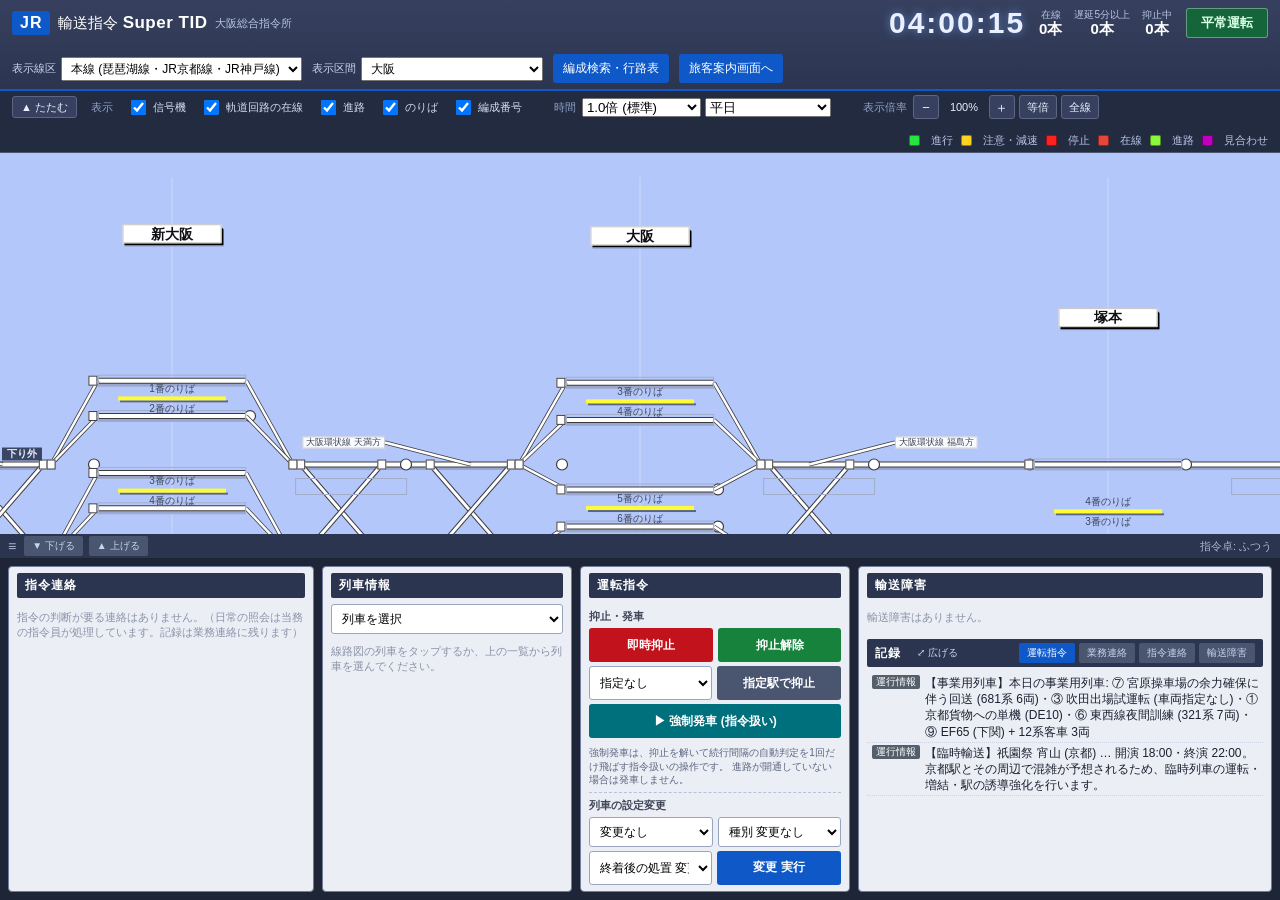
==== tid.html @ ba00e13e "高画質の配線略図で配線を見直す: 大阪・京都・高槻・尼崎・草津・野洲の進路と番線、吹田の京都方引上線、西宮・茨木・摩耶・神戸・向日町・安土・近江八幡の待避線、南草津の渡り線。共有番線の駅は出られない番" ====
<!DOCTYPE html>
<html lang="ja">
<head>
<meta charset="UTF-8">
<meta name="viewport" content="width=device-width, initial-scale=1.0, viewport-fit=cover">
<title>JR西日本 輸送指令 Super TID</title>
<link rel="stylesheet" href="css/header-log.css?v=d154748d">
<link rel="stylesheet" href="css/depot-view.css?v=d154748d">
<link rel="stylesheet" href="css/tid.css?v=d154748d">
</head>
<body class="tid-body">

<div id="tid-loading">Super TID 起動中…</div>

<!-- ===================================================== 上段: 表題と状況 -->
<header id="tid-header">
    <div class="tid-brand">
        <span class="tid-brand-mark">JR</span>
        <span class="tid-brand-name">輸送指令 <b>Super TID</b></span>
        <span class="tid-brand-sub">大阪総合指令所</span>
    </div>
    <div id="tid-clock" class="tid-clock">04:00:00</div>
    <div class="tid-stats">
        <span class="tid-stat"><i>在線</i><b id="tid-count">0本</b></span>
        <span class="tid-stat"><i>遅延5分以上</i><b id="tid-delay">0本</b></span>
        <span class="tid-stat"><i>抑止中</i><b id="tid-held">0本</b></span>
    </div>
    <div id="tid-status" class="tid-status is-ok">平常運転</div>
    <div class="tid-headctl">
        <label class="tid-inline">表示線区
            <select id="tid-area"></select>
        </label>
        <label class="tid-inline">表示区間
            <select id="tid-jump"></select>
        </label>
        <button id="tid-duty-open" class="tid-link tid-link-btn" type="button"
                title="編成番号から、その編成のその日の行路 (仕業のつながり) を出します">編成検索・行路表</button>
        <a class="tid-link" href="index.html">旅客案内画面へ</a>
    </div>
</header>

<!-- ===================================================== 表示切替 -->
<!-- 表示・時間・表示倍率の欄。たたむと線路図 (在線モニタ) が縦に広がる。
     たたんだかどうかは覚えておく (js/42-tid-ui.js の bindLayout)。 -->
<div id="tid-toolbar">
    <button id="tid-toolbar-toggle" class="tid-tb-toggle" type="button"
            title="表示・時間・表示倍率の欄をたたんで、線路図を広くします">▲ たたむ</button>
    <span class="tid-toolbar-title">表示</span>
    <label><input type="checkbox" id="tid-show-signal" checked> 信号機</label>
    <label><input type="checkbox" id="tid-show-occupy" checked> 軌道回路の在線</label>
    <label><input type="checkbox" id="tid-show-route" checked> 進路</label>
    <label><input type="checkbox" id="tid-show-platform" checked> のりば</label>
    <label><input type="checkbox" id="tid-show-fleet" checked> 編成番号</label>
    <span class="tid-zoomctl">
        <b>時間</b>
        <select id="tid-speed" title="シミュレーション時間の進み方。1.0倍が標準の速さです。"></select>
        <select id="tid-daytype" title="快速の走行線路 (外側/内側) は平日と土休日で違います。"></select>
    </span>
    <span class="tid-zoomctl">
        <b>表示倍率</b>
        <button id="tid-zoom-out" class="tid-zbtn" title="縮小 (キー -)">−</button>
        <span id="tid-zoom-val" class="tid-zoom-val">100%</span>
        <button id="tid-zoom-in" class="tid-zbtn" title="拡大 (キー +)">＋</button>
        <button id="tid-zoom-reset" class="tid-zbtn tid-zbtn-w" title="等倍に戻す (キー 0)">等倍</button>
        <button id="tid-zoom-fit" class="tid-zbtn tid-zbtn-w" title="線路図の高さを画面に合わせる">全線</button>
    </span>
    <span class="tid-legend">
        <i class="lg lg-g"></i>進行
        <i class="lg lg-y"></i>注意・減速
        <i class="lg lg-r"></i>停止
        <i class="lg lg-occ"></i>在線
        <i class="lg lg-route"></i>進路
        <i class="lg lg-sus"></i>見合わせ
    </span>
</div>

<!-- ===================================================== 中央: 線路図 -->
<div id="tid-viewport">
    <canvas id="tid-canvas"></canvas>
    <div id="tid-scroll"><div id="tid-spacer"></div></div>
    <div id="tid-station" class="tid-station"></div>

    <!-- 編成検索・行路表 (線路図の上にかぶせて出す) -->
    <div id="tid-duty" class="tid-duty">
        <div class="tid-station-head">
            <b>編成検索・行路表</b>
            <button id="tid-duty-close" class="tid-x" type="button">閉じる</button>
        </div>
        <div class="tid-duty-pick">
            <label for="tid-duty-sel">編成</label>
            <select id="tid-duty-sel"><option value="">編成を選んでください</option></select>
            <span id="tid-duty-count" class="tid-duty-count"></span>
        </div>
        <div class="tid-duty-search">
            <input id="tid-duty-q" type="search" placeholder="絞り込み (例 W / ホシ / 223系 / 網干)"
                   autocomplete="off">
            <button id="tid-duty-go" class="tid-btn tid-btn-exec" type="button">検索</button>
            <button id="tid-duty-clear" class="tid-btn" type="button">解除</button>
            <button id="tid-duty-cur" class="tid-btn" type="button"
                    title="線路図で選んでいる列車の編成を引きます">選択中の列車から</button>
        </div>
        <div id="tid-duty-body" class="tid-duty-body">
            <p class="tid-empty">上の一覧から編成を選んでください。（絞り込み欄に W / 223系 / 網干 などを入れると一覧が短くなります）</p>
        </div>
    </div>
    <!-- 輸送障害の報告書 (社員限り)。js/32-records.js が中身を作る -->
    <div id="tid-report" class="tid-duty tid-report">
        <div class="tid-station-head">
            <b>輸送障害報告</b>
            <span class="tid-report-tools">
                <button id="tid-report-save" class="tid-btn" type="button" title="報告書を文字だけのファイルで保存します">テキストで保存</button>
                <button id="tid-report-close" class="tid-x" type="button">閉じる</button>
            </span>
        </div>
        <div id="tid-report-body" class="tid-report-body"></div>
    </div>
    <div id="tid-toast" class="tid-toast"></div>
</div>

<!-- ===================================================== 下段: 指令パッドと情報 -->
<!-- 指令卓の高さを変える取っ手 (下げる・上げる・ドラッグ)。線路図を広く見たいときに指令卓を下へ寄せる -->
<div id="tid-dock-bar" title="ドラッグして指令卓の高さを変えられます">
    <span class="tid-dock-grip">≡</span>
    <button id="tid-dock-down" class="tid-tab" type="button" title="指令卓を下げて、線路図を広くします">▼ 下げる</button>
    <button id="tid-dock-up" class="tid-tab" type="button" title="指令卓を上げます">▲ 上げる</button>
    <span id="tid-dock-state" class="tid-dock-state"></span>
</div>
<div id="tid-dock">

    <section class="tid-panel tid-panel-comm">
        <h2>指令連絡 <span id="tid-comm-count" class="tid-comm-count"></span></h2>
        <div id="tid-comm-list" class="tid-comm-list">
            <p class="tid-empty">現場からの連絡はありません。</p>
        </div>
    </section>

    <section class="tid-panel tid-panel-train">
        <h2>列車情報</h2>
        <select id="tid-train"></select>
        <div id="tid-train-info" class="tid-train-info">
            <p class="tid-empty">線路図の列車をタップするか、上の一覧から列車を選んでください。</p>
        </div>
    </section>

    <section class="tid-panel tid-panel-cmd">
        <h2>運転指令</h2>

        <div class="tid-group">
            <div class="tid-group-title">抑止・発車</div>
            <div class="tid-row">
                <button id="tid-btn-hold" class="tid-btn tid-btn-stop">即時抑止</button>
                <button id="tid-btn-release" class="tid-btn tid-btn-go">抑止解除</button>
            </div>
            <div class="tid-row">
                <select id="tid-hold-at"></select>
                <button id="tid-btn-hold-at" class="tid-btn">指定駅で抑止</button>
            </div>
            <button id="tid-btn-force" class="tid-btn tid-btn-force">▶ 強制発車 (指令扱い)</button>
            <p class="tid-hint">強制発車は、抑止を解いて続行間隔の自動判定を1回だけ飛ばす指令扱いの操作です。
                進路が開通していない場合は発車しません。</p>
        </div>

        <div class="tid-group">
            <div class="tid-group-title">列車の設定変更</div>
            <div class="tid-row">
                <select id="tid-dest"></select>
                <select id="tid-type">
                    <option value="no_change">種別 変更なし</option>
                    <option value="普通">普通</option>
                    <option value="快速">快速</option>
                    <option value="新快速">新快速</option>
                    <option value="特急">特急</option>
                    <option value="回送">回送</option>
                    <option value="臨時">臨時</option>
                </select>
            </div>
            <div class="tid-row">
                <select id="tid-action">
                    <option value="">終着後の処置 変更なし</option>
                    <option value="turnback">到着後 通常折り返し</option>
                    <option value="in_depot_leave">入区後 留置</option>
                    <option value="in_depot_remove">入区後 運用終了</option>
                    <option value="remove">入区せず 運用終了</option>
                    <option value="stop_same_home">到着後 同ホームで抑止</option>
                    <option value="stop_opposite_home">到着後 反対ホームで抑止</option>
                </select>
                <button id="tid-btn-apply" class="tid-btn tid-btn-exec">変更 実行</button>
            </div>
        </div>

        <div class="tid-group">
            <div class="tid-group-title">着発番線変更 (転線)</div>
            <div class="tid-row">
                <select id="tid-chg-station"></select>
                <select id="tid-chg-track"><option value="">番線を選択</option></select>
            </div>
            <button id="tid-btn-track" class="tid-btn tid-btn-exec">着発番線 変更</button>
            <p id="tid-chg-hint" class="tid-hint">列車を選ぶと、その列車が入れる番線だけが選べます。</p>
        </div>

        <!-- 出区・運転見合わせ・防護無線。ふだんはあまり使わないので、
             運転指令の下にまとめて折りたたんでおく。 -->
        <details id="tid-more-cmd" class="tid-more">
            <summary>出区・運転見合わせ・防護無線</summary>
        <div class="tid-group">
            <div class="tid-group-title">留置場からの出区</div>
            <select id="tid-depot"></select>
            <select id="tid-depot-train"><option value="">車両を選択</option></select>
            <div class="tid-row">
                <select id="tid-depot-time">
                    <option value="0">即時</option>
                    <option value="1">1分後</option>
                    <option value="2">2分後</option>
                    <option value="3">3分後</option>
                    <option value="5">5分後</option>
                    <option value="10">10分後</option>
                </select>
                <select id="tid-depot-type">
                    <option value="回送" selected>回送</option>
                    <option value="普通">普通</option>
                    <option value="快速">快速</option>
                    <option value="新快速">新快速</option>
                    <option value="臨時">臨時</option>
                </select>
            </div>
            <div class="tid-row">
                <select id="tid-depot-dest">
                    <option value="京都">京都</option><option value="大阪">大阪</option>
                    <option value="高槻">高槻</option><option value="尼崎">尼崎</option>
                    <option value="西明石">西明石</option><option value="姫路">姫路</option>
                    <option value="草津">草津</option><option value="野洲">野洲</option>
                    <option value="米原">米原</option><option value="新三田">新三田</option>
                    <option value="宝塚">宝塚</option><option value="放出">放出</option>
                    <option value="宮原操">宮原操</option><option value="向日町操">向日町操</option>
                    <option value="網干">網干</option><option value="上郡">上郡</option>
                    <option value="播州赤穂">播州赤穂</option><option value="四条畷">四条畷</option>
                    <option value="松井山手">松井山手</option><option value="木津">木津</option>
                </select>
                <button id="tid-btn-depot-out" class="tid-btn tid-btn-exec">出区 指令</button>
            </div>
        </div>

        <div class="tid-group">
            <div class="tid-group-title">運転見合わせ</div>
            <select id="tid-sus-track">
                <option value="Down_Out">下り外側線</option>
                <option value="Down_In">下り内側線</option>
                <option value="Up_In">上り内側線</option>
                <option value="Up_Out">上り外側線</option>
                <option value="Kosei_Down">湖西線 下り</option>
                <option value="Kosei_Up">湖西線 上り</option>
                <option value="Fukuchi_Down">JR宝塚線 下り</option>
                <option value="Fukuchi_Up">JR宝塚線 上り</option>
                <option value="Tozai_Down">JR東西線・学研都市線 下り</option>
                <option value="Tozai_Up">JR東西線・学研都市線 上り</option>
                <option value="Ako_Down">赤穂線 下り</option>
                <option value="Ako_Up">赤穂線 上り</option>
            </select>
            <div class="tid-row">
                <select id="tid-sus-start"></select>
                <select id="tid-sus-end"></select>
            </div>
            <div class="tid-row">
                <button id="tid-btn-sus-set" class="tid-btn tid-btn-stop">見合わせ 設定</button>
                <button id="tid-btn-sus-clear" class="tid-btn tid-btn-go">全解除</button>
            </div>
            <div class="tid-group-title">臨時輸送 (催し)</div>
            <div class="tid-row">
                <select id="tid-event-sel" title="花火大会・コンサートなど、多客の催しを選びます"></select>
                <button id="tid-btn-event-open" class="tid-btn" type="button"
                        title="選んだ催しの臨時輸送を始めます (1時間後に開演)。臨時列車・増結・駅の誘導強化を行います">開催</button>
                <button id="tid-btn-event-close" class="tid-btn" type="button">終了</button>
            </div>
            <p class="tid-hint" id="tid-event-state">臨時輸送はありません</p>
            <div class="tid-group-title">大規模障害 (訓練)</div>
            <div class="tid-row">
                <button id="tid-btn-major-rain" class="tid-btn" type="button"
                        title="雨の多い区間で雨量計の規制を起こします。区間の列車は抑止され、解除後に順次発車させます">大雨</button>
                <button id="tid-btn-major-snow" class="tid-btn" type="button"
                        title="雪の多い区間で分岐器の不転換を起こします。区間の列車は抑止され、解除後に順次発車させます">大雪</button>
            </div>
            <p class="tid-hint">大雨・大雪・重い人身事故では、区間の列車をすべて抑止します。見合わせを解除しても抑止は残り、
                「輸送障害」欄で先頭から1本ずつ・3本ずつ・全列車を解除できます
                (しばらく操作が無いと応援の指令員が引き継ぎ、残りを間隔をあけて自動で発車させます)。</p>
        </div>

        <div class="tid-group tid-group-emg">
            <div class="tid-group-title">防護無線</div>
            <div class="tid-row">
                <button id="tid-btn-radio" class="tid-btn tid-btn-emg">防護無線 発報</button>
                <button id="tid-btn-radio-off" class="tid-btn tid-btn-go">防護無線 解除</button>
            </div>
        </div>
        </details>
    </section>


    <section class="tid-panel tid-panel-info">
        <h2>輸送障害</h2>
        <div id="tid-incidents" class="tid-incidents">
            <p class="tid-empty">輸送障害はありません。</p>
        </div>
        <h2 class="tid-h2-log">
            記録
            <button id="tid-dock-grow" class="tid-tab tid-grow" type="button"
                    title="指令卓 (輸送障害・記録) を縦に広げます">⤢ 広げる</button>
            <span class="tid-tabs">
                <button id="tid-log-cmd" class="tid-tab is-active">運転指令</button>
                <button id="tid-log-staff" class="tid-tab">業務連絡</button>
                <button id="tid-log-comm" class="tid-tab" title="指令連絡 1件ごとの記録 (連絡・続報・答え)">指令連絡</button>
                <button id="tid-log-inc" class="tid-tab" title="輸送障害 1件ごとの記録と報告書">輸送障害</button>
            </span>
        </h2>
        <div id="tid-logs" class="tid-logs"></div>
    </section>
</div>

<!-- 留置場の構内配線図 (旅客向け画面と同じものを使う) -->
<div id="depot-modal" onclick="closeDepotModal()" style="display:none; position:fixed; top:0; left:0; width:100%; height:100%; background:rgba(0,0,0,0.8); z-index:9999; justify-content:center; align-items:center; flex-direction:column; overflow-y:auto;">
    <div onclick="event.stopPropagation()" style="background:#fff; border: 2px solid #555; width: 94%; max-width: 1040px; padding: 18px 20px; font-family: 'Meiryo UI', 'MS Gothic', sans-serif; border-radius: 8px;">
        <h2 id="depot-modal-title">留置場 構内配線図</h2>
        <div id="depot-modal-content" style="max-height: 68vh; overflow-y: auto;"></div>
        <div style="text-align:right; margin-top: 15px;">
            <button onclick="closeDepotModal()" style="padding: 8px 20px; cursor: pointer; background: #666; color: #fff; border: none; border-radius: 4px; font-weight: bold;">閉じる</button>
        </div>
    </div>
</div>

<!-- 旅客向け画面と同じ仕組みを使うため、隠し要素を置いておく -->
<div id="tid-hidden" aria-hidden="true">
    <div id="clock"></div>
    <div id="emergency-banner"></div><div id="info-banner"></div>
    <div id="emg-control"></div>
    <div id="staff-log-marquee"></div><div id="staff-log-count"></div>
    <div id="log-panel"></div><div id="log-tabs"></div>
    <div id="log-filter-bar"></div><ul id="log-list"></ul>
    <div id="loading-msg"></div>
    <select id="cmd-no"></select><select id="cmd-dest"></select>
    <select id="cmd-type"></select><select id="cmd-action"></select>
    <select id="cmd-stop-at"></select><select id="cmd-chg-station"></select>
    <select id="cmd-chg-track"></select><select id="cmd-depot-sel"></select>
    <select id="cmd-depot-train"></select><select id="cmd-depot-time"></select>
    <select id="cmd-depot-type"></select><select id="cmd-depot-dest"></select>
    <select id="cmd-depot-action"></select><select id="sus-track"></select>
    <select id="sus-start"></select><select id="sus-end"></select>
    <div id="cmd-panel"></div><div id="vehicle-notes"></div>
    <div id="dep-board-modal"></div>
    <div id="dep-board-rows-up"></div><div id="dep-board-rows-down"></div>
    <div id="dep-board-header-up"></div><div id="dep-board-header-down"></div>
    <div id="scroll-container"></div><div id="canvas-spacer"></div>
    <canvas id="tidCanvas"></canvas>
</div>

<!-- シミュレーション本体。index.html とまったく同じ順序で読み込む。 -->
<script src="js/01-config.js?v=d154748d"></script>
<script src="js/02-fleet-data.js?v=d154748d"></script>
<script src="js/03-stations.js?v=d154748d"></script>
<script src="js/04-depots.js?v=d154748d"></script>
<script src="js/05-track-manager.js?v=d154748d"></script>
<script src="js/06-fleet.js?v=d154748d"></script>
<script src="js/07-spawner-core.js?v=d154748d"></script>
<script src="js/08-spawner-mainline.js?v=d154748d"></script>
<script src="js/09-spawner-branch.js?v=d154748d"></script>
<script src="js/10-timetable.js?v=d154748d"></script>
<script src="js/11-train-core.js?v=d154748d"></script>
<script src="js/12-train-move.js?v=d154748d"></script>
<script src="js/13-train-hold.js?v=d154748d"></script>
<script src="js/14-train-turnback.js?v=d154748d"></script>
<script src="js/15-train-depot.js?v=d154748d"></script>
<script src="js/16-train-adjust.js?v=d154748d"></script>
<script src="js/17-renderer.js?v=d154748d"></script>
<script src="js/18-ui-core.js?v=d154748d"></script>
<script src="js/19-ui-log.js?v=d154748d"></script>
<script src="js/20-ui-cmd.js?v=d154748d"></script>
<script src="js/21-ui-board.js?v=d154748d"></script>
<script src="js/22-depot-view.js?v=d154748d"></script>
<script src="js/23-game.js?v=d154748d"></script>
<script src="js/24-service-rules.js?v=d154748d"></script>
<script src="js/25-signals.js?v=d154748d"></script>
<script src="js/26-incidents.js?v=d154748d"></script>
<script src="js/27-operations.js?v=d154748d"></script>
<script src="js/28-dispatch.js?v=d154748d"></script>
<script src="js/29-sim-bus.js?v=d154748d"></script>
<script src="js/30-duty-log.js?v=d154748d"></script>
<script src="js/31-comms.js?v=d154748d"></script>
<script src="js/32-records.js?v=d154748d"></script>
<script src="js/33-incident-scenarios.js?v=d154748d"></script>
<script src="js/34-freight-terminals.js?v=d154748d"></script>
<script src="js/35-sidings.js?v=d154748d"></script>
<script src="js/36-special-events.js?v=d154748d"></script>
<script src="js/37-amagasaki-prc.js?v=d154748d"></script>
<script src="js/38-freight-timetable.js?v=d154748d"></script>
<script src="js/38b-night-work.js?v=d154748d"></script>
<script src="js/38c-dispatch-rules.js?v=d154748d"></script>
<script src="js/38d-train-numbers.js?v=d154748d"></script>
<script src="js/38e-night-work-detail.js?v=d154748d"></script>
<!-- Super-TID 画面 -->
<script src="js/40-tid-theme.js?v=d154748d"></script>
<script src="js/41-tid-render.js?v=d154748d"></script>
<script src="js/42-tid-ui.js?v=d154748d"></script>
<script src="js/43-tid-zoom.js?v=d154748d"></script>
<script src="js/44-tid-duty.js?v=d154748d"></script>
<script src="js/45-tid-comms.js?v=d154748d"></script>
<script src="js/46-tid-station.js?v=d154748d"></script>
<script src="js/47-tid-nightwork.js?v=d154748d"></script>
<script src="js/49-tid-boot.js?v=d154748d"></script>

<!-- ===================================================== 版の食い違いの見張り
     GitHub Pages は js を `Cache-Control: max-age=600` で配るので、
     前に開いたことのあるブラウザは古い js を使い続けることがある。
     HTML だけ新しく、js が古いと
       ・線路図の倍率が古いまま (駅の間隔が変わらない)
       ・新しいボタンは出ているのに、押しても何も起きない
       ・JavaScript のエラーも出ない
     という、いちばん分かりにくい壊れ方になる。実際にこれが起きた。

     ふだんは読み込み URL の版の印 (tools/stamp_version.js) で防いでいるが、
     印を入れる前の HTML がキャッシュに残っている端末は、それだけでは
     救えない。そこでここで「必要な部品がそろっているか」を確かめ、
     足りなければ一度だけキャッシュを避けて読み直す。
     読み直しは1回だけ (sessionStorage で見張る)。 -->
<script>
(function () {
    var okAll = true;
    try {
        okAll = (typeof TidZoom !== "undefined") && (typeof TidDuty !== "undefined") &&
                (typeof TidComms !== "undefined") && (typeof DutyLog !== "undefined") &&
                (typeof CommSystem !== "undefined");
    } catch (e) { okAll = false; }
    if (okAll) return;

    var KEY = "tid-version-reload";
    var already = false;
    try { already = !!sessionStorage.getItem(KEY); } catch (e) { already = false; }
    if (!already) {
        try { sessionStorage.setItem(KEY, "1"); } catch (e) { /* 使えなくても続ける */ }
        // キャッシュを避けて読み直す (新しい HTML → 新しい js が読まれる)
        location.replace(location.pathname + "?r=" + Date.now());
        return;
    }
    // 読み直しても駄目だったときは、黙って壊れたままにせず知らせる
    var el = document.getElementById("tid-loading");
    if (el) {
        el.style.display = "flex";
        el.innerHTML = "表示用のデータが古いままです。<br>" +
            "ブラウザの再読み込み (iPad は画面を下に引っぱる) をお願いします。";
    }
})();
</script>

</body>
</html>
---- css/header-log.css ----
/* ヘッダーの業務連絡欄と、運転指令ログ／業務連絡の履歴パネル。

   読みやすさを上げるため
     ・時刻 / 発信元ラベル / 見出し / 本文 の4段構えに固定し、行頭の位置を揃えた
     ・発信元を色付きのラベル(チップ)にして、視線で追えるようにした
     ・重要度で左の帯と背景を変え、事故・運休が埋もれないようにした
     ・タブと発信元での絞り込みを付けた
*/

/* ============================================================ 業務連絡 (ヘッダー) */
#staff-log-feed {
    display: flex;
    align-items: center;
    flex-shrink: 0;
    margin-right: 70px;
    width: 520px;
    height: 48px;
    box-sizing: border-box;
    background: linear-gradient(180deg, #2f3e50 0%, #263442 100%);
    border: 1px solid #4a5a6a;
    border-left: 5px solid #00c853;
    border-radius: 5px;
    padding: 0 12px;
    overflow: hidden;
    cursor: pointer;
    transition: border-color .15s, box-shadow .15s;
}
#staff-log-feed:hover { border-color: #7e93a8; box-shadow: 0 0 0 2px rgba(0,200,83,.25); }

.staff-feed-title {
    flex-shrink: 0;
    margin-right: 12px;
    text-align: center;
    line-height: 1.15;
}
.staff-feed-title b {
    display: block;
    font-size: 13px;
    font-weight: bold;
    color: #7dffab;
    letter-spacing: .08em;
}
.staff-feed-title small {
    display: block;
    font-size: 9px;
    color: #90a4ae;
    letter-spacing: .02em;
}
#staff-log-count {
    display: inline-block;
    min-width: 16px;
    margin-top: 1px;
    padding: 0 4px;
    background: #00695c;
    border-radius: 8px;
    font-size: 9px;
    font-weight: bold;
    color: #fff;
}

#staff-log-marquee {
    flex: 1;
    min-width: 0;
    display: flex;
    align-items: baseline;
    gap: 7px;
    white-space: nowrap;
    overflow: hidden;
}
.staff-feed-src {
    flex-shrink: 0;
    font-size: 11px;
    color: #b0bec5;
}
.staff-feed-head {
    flex-shrink: 0;
    padding: 1px 6px;
    background: rgba(255,255,255,.12);
    border-radius: 3px;
    font-size: 11px;
    font-weight: bold;
    color: #fff59d;
}
.staff-feed-body {
    flex: 1;
    min-width: 0;
    font-size: 12.5px;
    line-height: 1.35;
    color: #eceff1;
    overflow: hidden;
    text-overflow: ellipsis;
}
.staff-feed-idle { font-size: 12px; color: #78909c; }

/* 発信元ラベル (履歴パネルと共用) */
.log-chip {
    flex-shrink: 0;
    display: inline-block;
    min-width: 44px;
    padding: 2px 6px;
    border-radius: 3px;
    color: #fff;
    font-size: 10.5px;
    font-weight: bold;
    line-height: 1.35;
    text-align: center;
    letter-spacing: .02em;
}

/* ============================================================ 履歴パネル */
#log-panel {
    display: none;
    position: fixed;
    top: 72px;
    left: 50%;
    transform: translateX(-50%);
    width: 94%;
    max-width: 920px;
    background: #f7f9fb;
    border: 1px solid #c3ced8;
    border-top: 4px solid #0044FF;
    box-shadow: 0 10px 34px rgba(0,0,0,.45);
    border-radius: 0 0 10px 10px;
    z-index: 2500;
    padding: 0;
    font-family: "Meiryo UI", "Yu Gothic", sans-serif;
}

#log-tabs {
    display: flex;
    align-items: stretch;
    gap: 0;
    background: #e8edf2;
    border-bottom: 1px solid #c3ced8;
    padding: 0 10px;
}
.log-tab {
    appearance: none;
    background: none;
    border: none;
    border-bottom: 3px solid transparent;
    padding: 11px 18px 9px;
    font-family: inherit;
    font-size: 14px;
    font-weight: bold;
    color: #667585;
    cursor: pointer;
}
.log-tab:hover { color: #2c3e50; background: rgba(255,255,255,.6); }
.log-tab.is-active { color: #0033cc; border-bottom-color: #0044FF; background: #f7f9fb; }
.log-tab-num {
    display: inline-block;
    margin-left: 7px;
    padding: 1px 6px;
    background: #b0bec5;
    border-radius: 9px;
    font-size: 10px;
    color: #fff;
}
.log-tab.is-active .log-tab-num { background: #0044FF; }

.log-imp {
    appearance: none;
    margin: 8px 0 8px auto;
    padding: 4px 12px;
    background: #fff;
    border: 1px solid #b0bec5;
    border-radius: 13px;
    font-family: inherit;
    font-size: 11.5px;
    font-weight: bold;
    color: #667585;
    cursor: pointer;
    align-self: center;
}
.log-imp.is-active { background: #d21f1f; border-color: #d21f1f; color: #fff; }

#log-filter-bar {
    display: flex;
    flex-wrap: wrap;
    gap: 5px;
    padding: 8px 14px;
    background: #f0f3f6;
    border-bottom: 1px solid #dde4ea;
}
#log-filter-bar:empty { display: none; }
.log-filter {
    --hue: #78909c;
    appearance: none;
    padding: 3px 9px;
    background: #fff;
    border: 1px solid #cfd8dc;
    border-left: 4px solid var(--hue);
    border-radius: 3px;
    font-family: inherit;
    font-size: 11px;
    color: #45525f;
    cursor: pointer;
}
.log-filter:hover { background: #eceff1; }
.log-filter.is-active { background: var(--hue); border-color: var(--hue); color: #fff; font-weight: bold; }
.log-filter-num { margin-left: 5px; opacity: .75; font-size: 10px; }

#log-panel-container {
    max-height: 52vh;
    overflow-y: auto;
    padding: 4px 0;
    background: #f7f9fb;
}
#log-panel ul { list-style: none; padding: 0; margin: 0; }

.log-row {
    --hue: #78909c;
    display: flex;
    align-items: flex-start;
    gap: 9px;
    padding: 7px 14px;
    border-bottom: 1px solid #e4eaef;
    border-left: 5px solid var(--hue);
    background: #fff;
}
.log-row:hover { background: #f2f7fd; }

.log-time {
    flex-shrink: 0;
    width: 62px;
    padding-top: 1px;
    font-family: Consolas, "Courier New", monospace;
    font-size: 12px;
    font-weight: bold;
    color: #37474f;
    letter-spacing: -.02em;
}
.log-time.is-dim { color: #b0bec5; font-weight: normal; }

.log-text { flex: 1; min-width: 0; line-height: 1.55; }
.log-src {
    margin-right: 7px;
    font-size: 11px;
    color: #78909c;
}
.log-head {
    margin-right: 7px;
    padding: 1px 6px;
    background: #eceff1;
    border-radius: 3px;
    font-size: 11.5px;
    font-weight: bold;
    color: #37474f;
    white-space: nowrap;
}
.log-body {
    font-size: 13px;
    color: #1c2833;
    word-break: break-word;
}

.log-trainno {
    display: inline-block;
    padding: 0 4px;
    background: #0044FF;
    border-radius: 3px;
    color: #fff;
    font-family: Consolas, "Courier New", monospace;
    font-weight: bold;
    cursor: pointer;
}
.log-trainno:hover { background: #d21f1f; }

/* 重要度 */
.log-lv-critical { background: #fff0f0; }
.log-lv-critical .log-head { background: #d21f1f; color: #fff; }
.log-lv-critical .log-body { font-weight: bold; color: #8b0000; }
.log-lv-warn { background: #fff9ef; }
.log-lv-warn .log-head { background: #ffe0b2; color: #7a3e00; }
.log-lv-info { background: #f5f9ff; }

.log-empty, .dt-none { padding: 26px 14px; text-align: center; color: #8d9aa6; font-size: 13px; }

#log-panel-close {
    display: block;
    width: 100%;
    padding: 10px;
    margin: 0;
    background: #45525f;
    color: #fff;
    text-align: center;
    border: none;
    border-radius: 0 0 8px 8px;
    cursor: pointer;
    font-family: inherit;
    font-size: 13px;
    font-weight: bold;
}
#log-panel-close:hover { background: #2c3e50; }

/* ===================================================== 輸送障害の報告書 (社員限り)
   js/32-records.js が組み立てる。旅客向け画面・Super-TID の両方で使う。 */
.rec-report { font-family: 'Meiryo UI', 'Yu Gothic', sans-serif; color: #15181f; font-size: 12px;
              line-height: 1.55; position: relative; }
.rec-stamp { position: absolute; top: 0; right: 0; border: 2px solid #b3121b; color: #b3121b;
             font-weight: bold; padding: 2px 8px; font-size: 12px; transform: rotate(2deg);
             letter-spacing: 1px; }
.rec-title { margin: 0 0 2px; font-size: 18px; letter-spacing: 1px; }
.rec-title small { font-size: 12px; color: #5b6275; font-weight: normal; }
.rec-from { font-size: 11px; color: #5b6275; margin-bottom: 6px; }
.rec-kv { width: 100%; border-collapse: collapse; margin: 4px 0 6px; }
.rec-kv th { width: 7.5em; text-align: left; background: #eef1f7; border: 1px solid #cfd5e3;
             padding: 3px 6px; font-weight: bold; vertical-align: top; white-space: nowrap; }
.rec-kv td { border: 1px solid #cfd5e3; padding: 3px 6px; }
.rec-sec { margin: 8px 0; }
.rec-sec h3 { margin: 0 0 4px; font-size: 13px; border-bottom: 2px solid #3a4a6b; padding-bottom: 2px; }
.rec-sec h3 span { display: inline-block; min-width: 1.6em; color: #3a4a6b; }
.rec-sec p { margin: 2px 0 4px; }
.rec-sec ul { margin: 2px 0; padding-left: 1.3em; }
.rec-tl { width: 100%; border-collapse: collapse; font-size: 11px; }
.rec-tl td { border-bottom: 1px dotted #cfd5e3; padding: 2px 4px; vertical-align: top; }
.rec-t { white-space: nowrap; font-variant-numeric: tabular-nums; color: #3a4a6b; width: 5.5em; }
.rec-k { white-space: nowrap; color: #5b6275; width: 7em; }
.rec-aff { width: 100%; border-collapse: collapse; font-size: 11px; margin-top: 4px; }
.rec-aff th { background: #eef1f7; border: 1px solid #cfd5e3; padding: 2px 4px; white-space: nowrap; }
.rec-aff td { border: 1px solid #dfe3ec; padding: 2px 4px; white-space: nowrap; }
.rec-aff .rec-own td { background: #fff1f1; font-weight: bold; }
.rec-num { text-align: right; font-variant-numeric: tabular-nums; }
.rec-none, .rec-empty { color: #8a93a8; }
.rec-note { color: #5b6275; font-size: 11px; }
.rec-foot { margin-top: 10px; border-top: 1px solid #cfd5e3; padding-top: 4px; font-size: 10px; color: #5b6275; }

/* 旅客向け画面の報告書の窓 */
#report-modal { position: fixed; inset: 0; background: rgba(0,0,0,0.75); z-index: 10000;
                display: none; justify-content: center; align-items: center; }
.report-modal-box { background: #fff; width: min(900px, 94vw); max-height: 88vh; display: flex;
                    flex-direction: column; border-radius: 6px; border: 2px solid #555; }
.report-modal-head { display: flex; gap: 8px; align-items: center; padding: 8px 12px;
                     border-bottom: 1px solid #ccc; background: #f3f5fa; }
.report-modal-head b { margin-right: auto; font-size: 15px; }
.report-modal-head button { padding: 5px 12px; border: none; border-radius: 3px; cursor: pointer;
                            background: #555f6b; color: #fff; font-weight: bold; }
#report-modal-body { overflow: auto; padding: 12px 16px; }
.rec-li .log-text { display: flex; flex-wrap: wrap; gap: 4px; align-items: baseline; }
.rec-li-ans { flex-basis: 100%; color: #1b3e8a; font-size: 12px; }
.rec-li-ans small { color: #5b6275; }
.rec-open { margin-left: auto; border: 1px solid #8fa0c8; background: #eef2fc; color: #12305f;
            border-radius: 3px; padding: 2px 8px; cursor: pointer; font-size: 12px; }
---- css/depot-view.css ----
/* 留置場の構内配線図モーダル (js/22-depot-view.js) */

#depot-modal-title {
    margin: 0 0 10px 0;
    padding-bottom: 7px;
    border-bottom: 3px solid #0044FF;
    font-size: 19px;
    color: #1c2833;
}
#depot-modal-title .depot-sub {
    display: block;
    margin-top: 3px;
    font-size: 12px;
    font-weight: normal;
    color: #667585;
}

.depot-stats {
    display: flex;
    flex-wrap: wrap;
    gap: 8px;
    margin-bottom: 8px;
}
.depot-stats .ds-item {
    padding: 4px 11px;
    background: #eef2f6;
    border: 1px solid #d5dde4;
    border-radius: 4px;
    font-size: 12px;
    color: #45525f;
}
.depot-stats b { font-size: 15px; color: #0033cc; }
.depot-stats small { color: #78909c; }

.depot-note {
    margin: 0 0 10px;
    font-size: 12px;
    line-height: 1.5;
    color: #55636f;
}

.depot-legend {
    display: flex;
    flex-wrap: wrap;
    gap: 4px 14px;
    margin-bottom: 8px;
    font-size: 11px;
    color: #45525f;
}
.depot-legend .dl-box {
    display: inline-block;
    width: 11px;
    height: 11px;
    margin-right: 4px;
    border: 1px solid #90a4ae;
    vertical-align: -1px;
}
.depot-legend .dl-line {
    display: inline-block;
    width: 16px;
    height: 0;
    margin-right: 4px;
    vertical-align: 4px;
    border-top: 3px solid #d9d9d9;
}
.depot-legend .dl-shed { border-top-color: #6a5acd; }
.depot-legend .dl-wash { border-top-color: #1e90ff; }
.depot-legend .dl-siding { border-top-color: #8a8a8a; }

/* ------------------------------------------------------------ 配線図 */
.depot-diagram {
    margin-bottom: 14px;
    padding: 6px 4px;
    background: #11161c;
    border: 1px solid #2c3742;
    border-radius: 6px;
    overflow-x: auto;
}
.depot-svg {
    display: block;
    width: 100%;
    max-width: 100%;
    height: auto;
    min-width: 560px;   /* これより狭いと線名が読めないので横スクロールさせる */
}

.depot-svg .dv-main   { stroke: #ffffff; stroke-width: 2.5; }
.depot-svg .dv-ladder { stroke: #6f7d8a; stroke-width: 1.6; fill: none; }
.depot-svg .dv-track  { stroke: #d9d9d9; stroke-width: 2.5; }
.depot-svg .dv-track-shed   { stroke: #6a5acd; }
.depot-svg .dv-track-wash   { stroke: #1e90ff; }
.depot-svg .dv-track-siding { stroke: #8a8a8a; stroke-dasharray: 7 3; }
.depot-svg .dv-stop   { stroke: #ff7043; stroke-width: 2.5; }
.depot-svg .dv-shed   { fill: rgba(106,90,205,.12); stroke: #6a5acd; stroke-width: 1; stroke-dasharray: 3 2; }

.depot-svg .dv-label  { fill: #e0e6eb; font: bold 12px "Meiryo UI", sans-serif; }
.depot-svg .dv-cap    { fill: #7b8996; font: 10px "Meiryo UI", sans-serif; }
.depot-svg .dv-group  { fill: #4fc3f7; font: bold 11px "Meiryo UI", sans-serif; }
.depot-svg .dv-dir    { fill: #ffd54f; font: bold 11px "Meiryo UI", sans-serif; }
.depot-svg .dv-unit-text { font: bold 10.5px Consolas, "Courier New", monospace; text-anchor: middle; }
.depot-svg .dv-unit   { cursor: default; }

/* ------------------------------------------------------------ 一覧表 */
.depot-table {
    width: 100%;
    border-collapse: collapse;
    font-size: 12.5px;
}
.depot-table th {
    position: sticky;
    top: 0;
    padding: 7px 8px;
    background: #e8edf2;
    border: 1px solid #d5dde4;
    color: #37474f;
    font-size: 11.5px;
    text-align: left;
    white-space: nowrap;
}
.depot-table td {
    padding: 6px 8px;
    border: 1px solid #e4eaef;
    color: #1c2833;
    vertical-align: top;
}
.depot-table tr.is-train { background: #fffdf0; }
.depot-table tr.is-idle  { background: #ffffff; }
.depot-table tr.is-over  { background: #fdecec; }

.depot-table .dt-track { width: 68px; font-weight: bold; color: #45525f; white-space: nowrap; }
.depot-table .dt-no {
    width: 110px;
    font-family: Consolas, "Courier New", monospace;
    font-size: 14px;
    font-weight: bold;
    color: #0033cc;
    white-space: nowrap;
}
.depot-table .dt-cars { width: 52px; white-space: nowrap; }
.depot-table .dt-state { color: #45525f; }
.dt-badge {
    display: inline-block;
    padding: 1px 6px;
    margin-right: 4px;
    background: #78909c;
    border-radius: 3px;
    color: #fff;
    font-size: 10.5px;
    font-weight: bold;
}
.dt-badge-out { background: #e65100; }
---- css/tid.css ----
/* Super-TID 画面の見た目。

   同梱の実物の画面 (ref-diagram-*.png) から拾った色をそのまま使っている。
     背景 #B4C7FB / 枠と文字 #3F4658 / パネル #ECEEF5 / 影 #707C9C
   指令卓らしく、上段に状況、中央に線路図、下段に操作盤を置く。
   iPad でも使えるよう、下段は横に並べつつ、画面が狭いときは折り返す。
*/

:root {
    --tid-bg:        #B4C7FB;
    --tid-panel:     #ECEEF5;
    --tid-edge:      #707C9C;
    --tid-text:      #1B2030;
    --tid-sub:       #3F4658;
    --tid-dark:      #2B3550;
    --tid-darker:    #1E2536;
    --tid-accent:    #2036FB;
    --tid-ok:        #17823C;
    --tid-warn:      #E57B1A;
    --tid-emg:       #C2121B;
}

* { box-sizing: border-box; }

.tid-body {
    margin: 0;
    background: var(--tid-darker);
    color: var(--tid-text);
    font-family: "Meiryo UI", "Yu Gothic", "Hiragino Kaku Gothic ProN", sans-serif;
    font-size: 13px;
    height: 100vh;
    display: flex;
    flex-direction: column;
    overflow: hidden;
    -webkit-text-size-adjust: 100%;
}

#tid-loading {
    position: fixed; inset: 0; z-index: 9000;
    background: var(--tid-darker); color: #fff;
    display: flex; align-items: center; justify-content: center;
    font-size: 20px; letter-spacing: 2px;
}

/* ===================================================== 上段 */
#tid-header {
    flex: 0 0 auto;
    display: flex; align-items: center; gap: 14px;
    padding: 6px 12px;
    background: linear-gradient(180deg, #37415F 0%, #2B3550 100%);
    color: #fff;
    border-bottom: 2px solid #0E58C8;
    min-height: 52px;
    flex-wrap: wrap;
}
.tid-brand { display: flex; align-items: center; gap: 8px; }
.tid-brand-mark {
    background: #0E58C8; color: #fff; font-weight: bold; font-family: Arial, sans-serif;
    padding: 3px 8px; border-radius: 3px; font-size: 16px; letter-spacing: 1px;
}
.tid-brand-name { font-size: 15px; }
.tid-brand-name b { font-size: 17px; letter-spacing: 0.5px; }
.tid-brand-sub { font-size: 11px; color: #B7C4E4; }

.tid-clock {
    font-size: 30px; font-weight: bold; letter-spacing: 2px;
    font-variant-numeric: tabular-nums;
    color: #EAF0FF; text-shadow: 0 0 8px rgba(120,170,255,0.6);
    margin-left: auto;
}
.tid-stats { display: flex; gap: 12px; }
.tid-stat { display: flex; flex-direction: column; align-items: center; line-height: 1.15; }
.tid-stat i { font-style: normal; font-size: 10px; color: #B7C4E4; }
.tid-stat b { font-size: 15px; }

.tid-status {
    padding: 5px 14px; border-radius: 3px; font-weight: bold; font-size: 13px;
    border: 1px solid rgba(255,255,255,0.35);
}
.tid-status.is-ok      { background: #14663A; color: #D8FFE6; }
.tid-status.is-caution { background: #8A6A12; color: #FFF3CC; }
.tid-status.is-warn    { background: #9A4A0E; color: #FFE6D0; }
.tid-status.is-emg     { background: var(--tid-emg); color: #fff; animation: tidFlash 1s infinite; }
@keyframes tidFlash { 0%,100% { opacity: 1; } 50% { opacity: 0.55; } }

.tid-headctl { display: flex; align-items: center; gap: 10px; }
.tid-inline { font-size: 11px; color: #C8D4F0; display: flex; align-items: center; gap: 5px; }
.tid-inline select { font-size: 12px; padding: 3px 5px; }
.tid-link {
    color: #fff; background: #0E58C8; text-decoration: none;
    padding: 6px 10px; border-radius: 3px; font-size: 12px; white-space: nowrap;
}

/* ===================================================== 表示切替 */
#tid-toolbar {
    flex: 0 0 auto;
    display: flex; align-items: center; gap: 14px; flex-wrap: wrap;
    padding: 4px 12px;
    background: #222B40; color: #D4DCF2; font-size: 11px;
    border-bottom: 1px solid #4A5570;
}
.tid-toolbar-title { color: #8FA0C8; }
/* 表示・時間・表示倍率の欄をたたむボタン。たたむとこのボタンだけの細い帯になる */
.tid-tb-toggle {
    border: 1px solid #5A6684; background: #37415F; color: #EAF0FF;
    border-radius: 3px; cursor: pointer; font-family: inherit; font-size: 11px;
    padding: 2px 8px; min-height: 22px;
}
.tid-tb-toggle:active { background: #0E58C8; }
#tid-toolbar.is-collapsed { padding: 1px 12px; }
#tid-toolbar.is-collapsed > *:not(#tid-toolbar-toggle) { display: none !important; }
#tid-toolbar.is-collapsed .tid-tb-toggle { font-size: 10px; min-height: 18px; padding: 0 8px; }
#tid-toolbar label { display: flex; align-items: center; gap: 4px; cursor: pointer; }
#tid-toolbar input { width: 15px; height: 15px; }
.tid-legend { margin-left: auto; display: flex; align-items: center; gap: 8px; color: #B7C4E4; }
.lg { display: inline-block; width: 11px; height: 11px; border-radius: 2px; margin-right: 3px;
      vertical-align: -1px; border: 1px solid rgba(0,0,0,0.4); }
.lg-g { background: #25E63C; } .lg-y { background: #FFD21E; } .lg-r { background: #FF2020; }
.lg-occ { background: #E8453C; } .lg-route { background: #89F939; } .lg-sus { background: #C000C0; }

/* ===================================================== 線路図 */
#tid-viewport {
    flex: 1 1 auto;
    position: relative;
    background: var(--tid-bg);
    overflow: hidden;
    min-height: 220px;
}
#tid-canvas { position: absolute; top: 0; left: 0; display: block; }
#tid-scroll {
    position: absolute; inset: 0;
    overflow: auto;
    -webkit-overflow-scrolling: touch;
    overscroll-behavior: contain;
    touch-action: pan-x pan-y;
    cursor: grab;
}
#tid-scroll:active { cursor: grabbing; }
#tid-spacer { width: 1px; height: 1px; }

/* 駅の在線パネル */
.tid-station {
    display: none;
    position: absolute; top: 10px; right: 10px; width: 470px; max-width: calc(100% - 20px);
    max-height: calc(100% - 20px);
    overflow: auto;
    background: rgba(255,255,255,0.97);
    border: 2px solid var(--tid-edge);
    border-radius: 4px;
    box-shadow: 0 6px 18px rgba(0,0,0,0.35);
    padding: 8px 10px;
    z-index: 20;
}
.tid-station.is-on { display: block; }
.tid-station-head { display: flex; align-items: center; font-size: 14px; margin-bottom: 6px; }
.tid-station-head b { font-size: 16px; margin-right: 4px; }
.tid-x { margin-left: auto; border: none; background: #666; color: #fff; padding: 3px 10px;
         border-radius: 3px; cursor: pointer; font-size: 11px; }
.tid-station-sub { margin: 8px 0 4px; font-weight: bold; font-size: 12px; color: var(--tid-sub);
                   border-left: 4px solid var(--tid-accent); padding-left: 6px; }
.tid-table { width: 100%; border-collapse: collapse; font-size: 11px; }
.tid-table th { background: #DCE3F5; padding: 3px 4px; border: 1px solid #B6C0DA; }
.tid-table td { padding: 3px 4px; border: 1px solid #D6DCEA; }
.tid-table tr.is-busy td { background: #FFF0F0; }
.tid-free { color: #8A93A8; }
.tid-mini { display: inline-block; padding: 1px 5px; border-radius: 2px; font-weight: bold; font-size: 10px; }
/* 番線ごとの発着予定 (js/46-tid-station.js) */
.tid-pl-now { margin-left: 8px; color: var(--tid-sub); font-weight: normal; }
.tid-pl-legend { display: flex; flex-wrap: wrap; gap: 4px; align-items: center; font-size: 10px; margin-bottom: 4px; }
.tid-pl-hint { color: #7A849C; margin-left: 4px; }
.tid-pl-b { display: inline-block; padding: 0 5px; border-radius: 8px; font-size: 10px; font-weight: bold;
            line-height: 15px; white-space: nowrap; }
.tid-pl-stop { background: #DDEBFF; color: #1B3E8A; border: 1px solid #9FB8E8; }
.tid-pl-term { background: #FFE9C7; color: #8A4B00; border: 1px solid #E8BD7A; }
.tid-pl-pass { background: #ECEEF3; color: #5B6275; border: 1px dashed #A5ACBD; }
.tid-plat { border: 1px solid #C9D1E6; border-radius: 3px; margin: 4px 0; background: #FAFBFE; }
.tid-plat.is-busy { border-color: #E7A3A3; }
.tid-plat-h { display: flex; align-items: center; gap: 6px; padding: 3px 6px; background: #E9EEF9;
              border-bottom: 1px solid #D3DAEC; font-size: 11px; }
.tid-plat.is-busy .tid-plat-h { background: #FCECEC; }
.tid-plat-no { font-size: 13px; min-width: 52px; }
.tid-plat-line { color: var(--tid-sub); font-size: 10px; }
.tid-plat-occ { margin-left: auto; text-align: right; }
.tid-pl-t { width: 100%; border-collapse: collapse; font-size: 11px; }
.tid-pl-t td { padding: 2px 4px; border-top: 1px dotted #D6DCEA; white-space: nowrap; }
.tid-pl-t tr.is-pass td { color: #6B7285; }
.tid-pl-time { font-variant-numeric: tabular-nums; width: 52px; }
.tid-pl-note { color: #C2121B; font-size: 10px; }
.tid-pl-note small { color: var(--tid-sub); }
.tid-pl-none { margin: 3px 6px; color: #8A93A8; font-size: 10px; }
.tid-soon { display: flex; gap: 6px; align-items: center; font-size: 11px; padding: 2px 0;
            border-bottom: 1px dotted #CCD4E6; }
.tid-soon-eta { margin-left: auto; color: var(--tid-sub); }
.tid-soon-delay { color: #C2121B; font-weight: bold; }

/* 操作の結果を知らせる小さな帯 */
.tid-toast {
    position: absolute; left: 50%; bottom: 14px; transform: translateX(-50%) translateY(20px);
    background: rgba(20,26,40,0.94); color: #fff; padding: 8px 18px; border-radius: 4px;
    font-size: 13px; opacity: 0; transition: opacity .2s, transform .2s; pointer-events: none;
    z-index: 30; max-width: 90%;
}
.tid-toast.is-on { opacity: 1; transform: translateX(-50%) translateY(0); }

/* ===================================================== 下段の指令卓 */
#tid-dock {
    flex: 0 0 auto;
    display: flex; gap: 8px;
    padding: 8px;
    background: var(--tid-darker);
    max-height: 38vh;
    overflow-x: auto;
    overflow-y: hidden;
}
/* 「広げる」を押したときの指令卓の高さ (輸送障害・記録を読みやすくする) */
body.tid-dock-tall #tid-dock { max-height: 62vh; }
/* 指令卓を下げる: 見出しだけ残す / すっかり隠す (取っ手の帯は残るので、いつでも戻せる) */
body.tid-dock-low #tid-dock { max-height: 12vh; }
body.tid-dock-hidden #tid-dock { display: none; }
/* ドラッグで決めた高さ */
body.tid-dock-custom #tid-dock { max-height: var(--tid-dock-h, 38vh); height: var(--tid-dock-h, auto); }
#tid-dock-bar {
    flex: 0 0 auto; display: flex; align-items: center; gap: 6px;
    padding: 2px 8px; background: var(--tid-dark); color: #C9D3EA;
    cursor: ns-resize; user-select: none; touch-action: none; font-size: 11px;
}
#tid-dock-bar .tid-tab { cursor: pointer; }
.tid-dock-grip { font-size: 14px; letter-spacing: 2px; opacity: .8; }
.tid-dock-state { margin-left: auto; opacity: .8; }
/* 編成検索の行路表: 列車番号は押せる (列車の詳細へ) */
button.tid-duty-train { border: 0; cursor: pointer; text-decoration: underline; font: inherit; }
.tid-duty-table tr.is-pass td { color: #8A93A8; }
/* 駅の番線別の表: いま列車が居る行 */
.tid-pl-t tr.is-here td { background: rgba(90, 150, 255, .14); }
.tid-panel {
    background: var(--tid-panel);
    border: 1px solid var(--tid-edge);
    border-radius: 4px;
    padding: 6px 8px 8px;
    display: flex; flex-direction: column;
    min-width: 250px;
    overflow-y: auto;
}
.tid-panel-train { flex: 1 1 250px; }
.tid-panel-cmd   { flex: 1.3 1 300px; }
/* 輸送障害・記録は幅も高さも広くとる (記録簿の一覧をスクロールして読めるように) */
.tid-panel-info  { flex: 2.4 1 460px; }
.tid-panel h2 {
    margin: 0 0 6px; font-size: 12px; color: #fff; background: var(--tid-dark);
    padding: 4px 8px; border-radius: 2px; letter-spacing: 1px;
    display: flex; align-items: center;
}
.tid-h2-log { margin-top: 8px !important; }
.tid-panel select, .tid-panel input {
    width: 100%; padding: 5px 6px; margin-bottom: 4px; font-size: 12px;
    border: 1px solid #9AA5C0; border-radius: 3px; background: #fff;
    font-family: inherit; min-height: 30px;
}
.tid-group { border-top: 1px dashed #B6C0DA; padding-top: 5px; margin-top: 5px; }
.tid-group:first-of-type { border-top: none; margin-top: 0; }
.tid-group-title { font-size: 11px; font-weight: bold; color: var(--tid-sub); margin-bottom: 4px; }
.tid-row { display: flex; gap: 5px; }
.tid-row > * { flex: 1; }
.tid-hint { font-size: 10px; color: #5C6680; margin: 4px 0 0; line-height: 1.35; }

.tid-btn {
    border: none; border-radius: 3px; color: #fff; background: #4A5570;
    padding: 7px 8px; font-size: 12px; font-weight: bold; cursor: pointer;
    font-family: inherit; margin-bottom: 4px; min-height: 34px;
}
.tid-btn:active { transform: translateY(1px); }
.tid-btn:disabled { background: #9AA1B4; cursor: default; }
.tid-btn-stop  { background: #C2121B; }
.tid-btn-go    { background: #17823C; }
.tid-btn-exec  { background: #0E58C8; }
.tid-btn-force { background: #00707D; width: 100%; }
.tid-btn-emg   { background: #8A0F16; border: 2px solid #FFD21E; }
.tid-group-emg { background: #FDECEC; border-radius: 3px; padding: 5px 6px; }

/* 列車情報 */
.tid-train-info { font-size: 12px; }
.tid-tno { display: inline-block; padding: 3px 10px; border-radius: 2px;
           font-weight: bold; font-size: 16px; letter-spacing: 1px; }
.tid-tdest { font-size: 14px; font-weight: bold; margin: 4px 0 6px; }
.tid-kv { display: flex; font-size: 11px; padding: 2px 0; border-bottom: 1px dotted #CCD4E6; }
.tid-kv span { width: 66px; color: var(--tid-sub); flex: 0 0 auto; }
.tid-kv b { font-weight: normal; }
.tid-kv em { color: #C2121B; font-style: normal; font-weight: bold; }
.tid-fleet { display: inline-block; color: #fff !important; padding: 1px 5px; border-radius: 2px; font-size: 10px; margin-right: 3px; }
.tid-asp { padding: 1px 6px; border-radius: 2px; color: #fff; font-size: 11px; }
.tid-asp-R  { background: #C2121B; }
.tid-asp-Y  { background: #B58600; }
.tid-asp-YY { background: #8A6A12; }
.tid-asp-YG { background: #5A8A12; }
.tid-asp-G  { background: #17823C; }
.tid-note { font-size: 10px; color: #5C6680; margin-top: 5px; line-height: 1.4; }
.tid-trouble { margin-top: 6px; background: #FFF0F0; border-left: 4px solid #C2121B;
               padding: 4px 6px; font-size: 11px; }
.tid-empty { color: #8A93A8; font-size: 11px; margin: 6px 0; }

/* 輸送障害 */
.tid-incidents { font-size: 11px; max-height: 34%; overflow-y: auto; flex: 0 0 auto; }
.tid-inc { background: #FFF4E6; border-left: 4px solid var(--tid-warn);
           padding: 4px 6px; margin-bottom: 4px; display: flex; flex-wrap: wrap; gap: 6px; }
.tid-inc-name  { font-weight: bold; color: #8A3A00; }
.tid-inc-place { color: var(--tid-sub); }
.tid-inc-stage { color: #2B3550; }
.tid-inc-rem   { margin-left: auto; color: #C2121B; }
.tid-inc-train { width: 100%; color: #5C6680; }
/* 段階的な運転再開 */
.tid-rcv { background: #FFF9E0; border-left: 4px solid #B58600; padding: 4px 6px; margin-bottom: 5px; }
.tid-rcv-head { display: flex; flex-wrap: wrap; gap: 6px; align-items: center; margin-bottom: 3px; }
.tid-rcv-seg { display: flex; gap: 6px; align-items: center; padding: 2px 0; border-top: 1px dotted #D9C98A; }
.tid-rcv-label { font-weight: bold; min-width: 120px; }
.tid-rcv-state { flex: 1 1 auto; color: #5C6680; }
.tid-rcv-seg.is-ready .tid-rcv-state { color: #17823C; font-weight: bold; }
.tid-rcv-seg.is-open .tid-rcv-state { color: #1F5FA8; }
/* 運転再開の手配中 (まだ誰も発車させない) と、線路ごとの抑止中の列の行 */
.tid-rcv-seg.is-hold .tid-rcv-state { color: #8A5A00; }
.tid-rcv-state small, .tid-inc-name small { font-weight: normal; color: #5C6680; }
.tid-rcv-btn { min-height: 26px; padding: 3px 8px; margin: 0; font-size: 11px; }

/* 記録 */
.tid-tabs { margin-left: auto; display: flex; gap: 4px; }
.tid-tab { border: none; background: #4A5570; color: #C8D4F0; font-size: 10px;
           padding: 3px 8px; border-radius: 2px; cursor: pointer; font-family: inherit; }
.tid-tab.is-active { background: #0E58C8; color: #fff; }
.tid-logs { font-size: 12px; overflow-y: auto; flex: 1 1 auto; min-height: 170px; }
.tid-grow { margin-left: 8px; background: #2B3550; }
body.tid-dock-tall .tid-grow { background: #0E58C8; color: #fff; }

/* 運転指令の下に折りたたんだ「出区・運転見合わせ・防護無線」 */
.tid-more { margin-top: 8px; border-top: 1px dashed #B6C0DA; padding-top: 5px; }
.tid-more > summary {
    cursor: pointer; font-size: 11px; font-weight: bold; color: var(--tid-sub);
    padding: 4px 2px; list-style: revert;
}
.tid-more[open] > summary { margin-bottom: 4px; }
.tid-log { display: flex; gap: 5px; padding: 2px 0; border-bottom: 1px dotted #CCD4E6;
           align-items: flex-start; }
.tid-log-time { color: #8A93A8; flex: 0 0 auto; font-variant-numeric: tabular-nums; }
.tid-log-chip { color: #fff; border-radius: 2px; padding: 0 4px; font-size: 10px; flex: 0 0 auto; }
.tid-log-body { flex: 1 1 auto; line-height: 1.35; }
.tid-log-critical { background: #FFECEC; }
.tid-log-warn     { background: #FFF7E6; }

/* 隠し要素 (旅客向け画面の仕組みを使うために置いてある) */
#tid-hidden { position: absolute; width: 1px; height: 1px; overflow: hidden;
              clip: rect(0 0 0 0); white-space: nowrap; }

/* ===================================================== 画面が狭いとき (iPad 縦など) */
@media (max-width: 1100px) {
    #tid-dock { flex-wrap: wrap; max-height: 40vh; overflow-y: auto; }
    .tid-panel { min-width: 220px; }
    .tid-clock { font-size: 24px; }
    .tid-stats { display: none; }
}
@media (max-width: 760px) {
    #tid-header { gap: 8px; }
    .tid-brand-sub { display: none; }
    .tid-panel { flex: 1 1 100%; }
    .tid-station { width: auto; left: 10px; right: 10px; }
}

/* ===================================================== 線路図の拡大縮小 */
.tid-zoomctl { display: flex; align-items: center; gap: 4px; margin-left: 18px; }
.tid-zoomctl b { font-weight: normal; color: #8FA0C8; margin-right: 2px; }
.tid-zbtn {
    border: 1px solid #5A6684; background: #37415F; color: #EAF0FF;
    border-radius: 3px; cursor: pointer; font-family: inherit;
    font-size: 13px; line-height: 1; min-width: 26px; min-height: 24px; padding: 0 4px;
}
.tid-zbtn:active { background: #0E58C8; }
.tid-zbtn-w { font-size: 11px; min-width: 38px; }
.tid-zoom-val {
    min-width: 42px; text-align: center; color: #EAF0FF;
    font-variant-numeric: tabular-nums;
}

/* ===================================================== 指令連絡 (現場とのやりとり) */
.tid-panel-comm { flex: 1.5 1 340px; }
.tid-comm-count {
    display: none; margin-left: auto; background: #C2121B; color: #fff;
    border-radius: 9px; min-width: 18px; padding: 0 6px; font-size: 11px; text-align: center;
}
.tid-comm-count.is-on { display: inline-block; }
.tid-comm-list { font-size: 11px; overflow-y: auto; flex: 1 1 auto; min-height: 70px; }
.tid-comm {
    border: 1px solid #B6C0DA; border-left: 4px solid #0E58C8;
    background: #F7F9FF; border-radius: 3px; padding: 5px 6px; margin-bottom: 6px;
}
.tid-comm.is-urgent { border-left-color: #C2121B; background: #FFF4F4; }
.tid-comm-head { display: flex; align-items: center; gap: 5px; flex-wrap: wrap; }
.tid-comm-from { font-weight: bold; color: var(--tid-sub); }
.tid-comm-title { color: #5C6680; }
.tid-comm-remain { margin-left: auto; color: #C2121B; font-variant-numeric: tabular-nums; }
.tid-comm-text { margin: 4px 0 5px; line-height: 1.4; }
.tid-comm-opts { display: flex; gap: 4px; flex-wrap: wrap; }
.tid-comm-btn {
    flex: 1 1 130px; text-align: left; cursor: pointer; font-family: inherit;
    border: 1px solid #7E8AA8; border-radius: 3px; background: #fff;
    padding: 4px 6px; min-height: 36px;
}
.tid-comm-btn:active { background: #DCE8FF; }
.tid-comm-btn b { display: block; font-size: 11px; color: #12305F; }
.tid-comm-btn i { display: block; font-style: normal; font-size: 9px; color: #6B7490; line-height: 1.3; }
.tid-comm-bar { height: 3px; background: #D6DCEA; border-radius: 2px; margin-top: 5px; }
.tid-comm-bar i { display: block; height: 3px; background: #0E58C8; border-radius: 2px; }
.tid-comm.is-urgent .tid-comm-bar i { background: #C2121B; }
.tid-comm-note { font-size: 9px; color: #8A93A8; margin-top: 3px; }

/* ===================================================== 編成検索・行路表 */
.tid-link-btn { border: none; cursor: pointer; font-family: inherit; }
.tid-duty {
    display: none;
    position: absolute; top: 10px; left: 10px; width: min(640px, calc(100% - 20px));
    max-height: calc(100% - 20px); overflow: auto;
    background: rgba(255,255,255,0.98);
    border: 2px solid var(--tid-edge); border-radius: 4px;
    box-shadow: 0 6px 18px rgba(0,0,0,0.35);
    padding: 8px 10px; z-index: 25;
}
.tid-duty.is-on { display: block; }
.tid-duty-pick { display: flex; gap: 6px; align-items: center; margin: 6px 0 4px; }
.tid-duty-pick label { flex: 0 0 auto; font-size: 12px; color: var(--tid-sub); }
.tid-duty-pick select {
    flex: 1 1 auto; min-width: 0; padding: 6px; font-size: 14px; font-family: inherit;
    border: 1px solid #9AA5C0; border-radius: 3px; background: #fff; min-height: 34px;
}
.tid-duty-count { flex: 0 0 auto; font-size: 11px; color: var(--tid-sub);
                  font-variant-numeric: tabular-nums; }
.tid-duty-search { display: flex; gap: 5px; margin: 0 0 6px; }
.tid-duty-search input {
    flex: 1 1 auto; padding: 6px; font-size: 13px; font-family: inherit;
    border: 1px solid #9AA5C0; border-radius: 3px; min-height: 32px;
}
.tid-duty-search .tid-btn { flex: 0 0 auto; margin-bottom: 0; }
.tid-duty-hints { display: flex; flex-wrap: wrap; gap: 4px; margin-bottom: 4px; }
.tid-duty-hint {
    border: 1px solid #9AA5C0; background: #EEF2FC; color: #12305F;
    border-radius: 3px; padding: 2px 7px; font-size: 11px; cursor: pointer; font-family: inherit;
}
.tid-duty-hint:active { background: #DCE8FF; }
.tid-duty-body { font-size: 12px; }
.tid-duty-head { display: flex; align-items: baseline; gap: 10px; flex-wrap: wrap;
                 border-bottom: 1px solid #C8D0E4; padding-bottom: 4px; margin-bottom: 4px; }
.tid-duty-id { font-size: 18px; letter-spacing: 1px; }
.tid-duty-head span { font-size: 11px; color: var(--tid-sub); }
.tid-duty-table th, .tid-duty-table td { white-space: nowrap; }
.tid-duty-table td:first-child { font-variant-numeric: tabular-nums; }
.tid-duty-link { color: var(--tid-sub); }
.tid-duty-rest { background: #8A93A8; color: #fff; }
.tid-duty-other { margin: 5px 0; font-size: 11px; color: var(--tid-sub);
                  display: flex; flex-wrap: wrap; gap: 4px; align-items: center; }
.tid-duty-flow { margin: 4px 0 0; padding-left: 18px; font-size: 11px; line-height: 1.6; }
.tid-duty-flow li { border-bottom: 1px dotted #CCD4E6; }
.tid-duty-t { color: var(--tid-sub); margin-left: 8px; font-variant-numeric: tabular-nums; }

@media (max-width: 760px) {
    .tid-duty { left: 6px; right: 6px; width: auto; }
    .tid-duty-search { flex-wrap: wrap; }
}

/* 指令連絡の重要度 */
.tid-comm-lv { font-size: 10px; font-weight: bold; color: #fff;
               border-radius: 2px; padding: 1px 6px; flex: 0 0 auto; }
.tid-comm-lv-minor     { background: #6B7490; }
.tid-comm-lv-important { background: #C06A00; }
.tid-comm-lv-critical  { background: #C2121B; }
.tid-comm-critical  { border-left-color: #C2121B; background: #FFF4F4; }
.tid-comm-important { border-left-color: #E57B1A; background: #FFF9F0; }
.tid-comm-follow { font-size: 11px; color: #3F4658; margin: 0 0 4px;
                   border-left: 3px solid #B6C0DA; padding-left: 6px; }
.tid-comm-urge   { font-size: 11px; color: #C2121B; font-weight: bold; margin: 0 0 4px; }
.tid-comm-held   { font-size: 10px; color: #8A3A00; background: #FFF0D8;
                   border-radius: 2px; padding: 3px 5px; margin-bottom: 5px; }

/* ===================================================== 指令連絡・輸送障害の記録 (js/32-records.js) */
.tid-rec { border-bottom: 1px solid #D6DCEA; }
.tid-rec-row { display: flex; gap: 6px; align-items: center; width: 100%; padding: 3px 2px;
               background: none; border: none; text-align: left; font: inherit; font-size: 11px;
               cursor: pointer; color: inherit; flex-wrap: wrap; }
.tid-rec-row:hover { background: #EEF2FC; }
.tid-rec-title { flex: 1 1 auto; min-width: 8em; }
.tid-rec-ans { color: #1B3E8A; font-weight: bold; }
.tid-rec-by { color: var(--tid-sub); font-size: 10px; white-space: nowrap; }
.tid-rec-st { font-size: 10px; font-weight: bold; padding: 0 6px; border-radius: 8px;
              background: #2E7D32; color: #fff; white-space: nowrap; }
.tid-rec-st.is-live { background: #C2121B; }
.tid-rec-btn { padding: 2px 8px !important; font-size: 11px !important; margin: 0 !important;
               min-height: 0 !important; }
.tid-rec-detail { padding: 3px 6px 6px 16px; background: #FAFBFE; font-size: 11px; }
.tid-rec-meta { color: var(--tid-sub); margin: 2px 0; }
.tid-rec-inc.is-live { background: #FFF5F5; }
.tid-inc .tid-rec-btn { margin-left: auto !important; }

/* 報告書の窓 (線路図の上にかぶせる) */
.tid-report { left: auto; right: 10px; width: min(860px, calc(100% - 20px)); z-index: 26; }
.tid-report-tools { margin-left: auto; display: flex; gap: 6px; align-items: center; }
.tid-report-tools .tid-btn { margin: 0; padding: 3px 10px; font-size: 11px; }
.tid-report-tools .tid-x { margin-left: 0; }
.tid-report-body { background: #fff; padding: 6px 4px; }

/* 催しの臨時列車の「臨」の印 (js/36-special-events.js) */
.tid-rin { display: inline-block; margin-right: 3px; padding: 0 3px; background: #FFC400; color: #000; border-radius: 2px; font-size: 0.85em; }


/* 夜間作業の一覧と報告書 (js/47-tid-nightwork.js / js/38e-night-work-detail.js) */
.tid-nw { margin-top: 6px; border-top: 1px solid #554; padding-top: 4px; }
.tid-nw-head { color: #FFB347; font-size: 12px; margin-bottom: 2px; }
.tid-nw-head small { color: #aaa; font-weight: normal; }
.tid-nw-row:hover { background: rgba(255, 140, 0, 0.12); }
.nw-report th { width: 9em; }
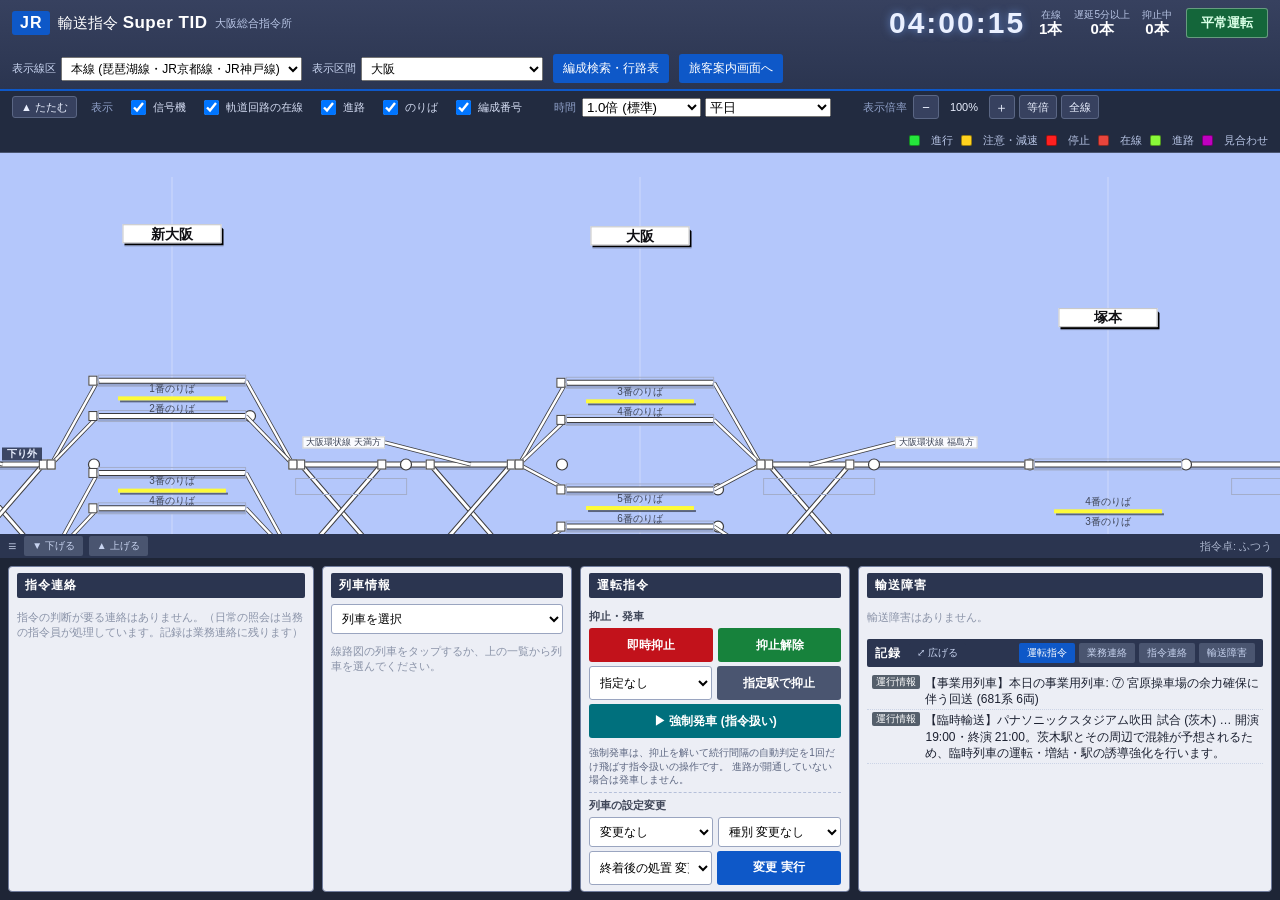
==== commit b2c6dd83: "進路の表の引上線 (吹田・大阪・京都・尼崎) を Super-TID に描く (これまで折り返しの判定にだけ使い、線路図には出ていなかった) Co-Authored-By: Claude Opus 5" ====
--- a/tid.html
+++ b/tid.html
@@ -4,9 +4,9 @@
 <meta charset="UTF-8">
 <meta name="viewport" content="width=device-width, initial-scale=1.0, viewport-fit=cover">
 <title>JR西日本 輸送指令 Super TID</title>
-<link rel="stylesheet" href="css/header-log.css?v=d154748d">
-<link rel="stylesheet" href="css/depot-view.css?v=d154748d">
-<link rel="stylesheet" href="css/tid.css?v=d154748d">
+<link rel="stylesheet" href="css/header-log.css?v=4684bc57">
+<link rel="stylesheet" href="css/depot-view.css?v=4684bc57">
+<link rel="stylesheet" href="css/tid.css?v=4684bc57">
 </head>
 <body class="tid-body">
 
@@ -352,58 +352,58 @@
 </div>
 
 <!-- シミュレーション本体。index.html とまったく同じ順序で読み込む。 -->
-<script src="js/01-config.js?v=d154748d"></script>
-<script src="js/02-fleet-data.js?v=d154748d"></script>
-<script src="js/03-stations.js?v=d154748d"></script>
-<script src="js/04-depots.js?v=d154748d"></script>
-<script src="js/05-track-manager.js?v=d154748d"></script>
-<script src="js/06-fleet.js?v=d154748d"></script>
-<script src="js/07-spawner-core.js?v=d154748d"></script>
-<script src="js/08-spawner-mainline.js?v=d154748d"></script>
-<script src="js/09-spawner-branch.js?v=d154748d"></script>
-<script src="js/10-timetable.js?v=d154748d"></script>
-<script src="js/11-train-core.js?v=d154748d"></script>
-<script src="js/12-train-move.js?v=d154748d"></script>
-<script src="js/13-train-hold.js?v=d154748d"></script>
-<script src="js/14-train-turnback.js?v=d154748d"></script>
-<script src="js/15-train-depot.js?v=d154748d"></script>
-<script src="js/16-train-adjust.js?v=d154748d"></script>
-<script src="js/17-renderer.js?v=d154748d"></script>
-<script src="js/18-ui-core.js?v=d154748d"></script>
-<script src="js/19-ui-log.js?v=d154748d"></script>
-<script src="js/20-ui-cmd.js?v=d154748d"></script>
-<script src="js/21-ui-board.js?v=d154748d"></script>
-<script src="js/22-depot-view.js?v=d154748d"></script>
-<script src="js/23-game.js?v=d154748d"></script>
-<script src="js/24-service-rules.js?v=d154748d"></script>
-<script src="js/25-signals.js?v=d154748d"></script>
-<script src="js/26-incidents.js?v=d154748d"></script>
-<script src="js/27-operations.js?v=d154748d"></script>
-<script src="js/28-dispatch.js?v=d154748d"></script>
-<script src="js/29-sim-bus.js?v=d154748d"></script>
-<script src="js/30-duty-log.js?v=d154748d"></script>
-<script src="js/31-comms.js?v=d154748d"></script>
-<script src="js/32-records.js?v=d154748d"></script>
-<script src="js/33-incident-scenarios.js?v=d154748d"></script>
-<script src="js/34-freight-terminals.js?v=d154748d"></script>
-<script src="js/35-sidings.js?v=d154748d"></script>
-<script src="js/36-special-events.js?v=d154748d"></script>
-<script src="js/37-amagasaki-prc.js?v=d154748d"></script>
-<script src="js/38-freight-timetable.js?v=d154748d"></script>
-<script src="js/38b-night-work.js?v=d154748d"></script>
-<script src="js/38c-dispatch-rules.js?v=d154748d"></script>
-<script src="js/38d-train-numbers.js?v=d154748d"></script>
-<script src="js/38e-night-work-detail.js?v=d154748d"></script>
+<script src="js/01-config.js?v=4684bc57"></script>
+<script src="js/02-fleet-data.js?v=4684bc57"></script>
+<script src="js/03-stations.js?v=4684bc57"></script>
+<script src="js/04-depots.js?v=4684bc57"></script>
+<script src="js/05-track-manager.js?v=4684bc57"></script>
+<script src="js/06-fleet.js?v=4684bc57"></script>
+<script src="js/07-spawner-core.js?v=4684bc57"></script>
+<script src="js/08-spawner-mainline.js?v=4684bc57"></script>
+<script src="js/09-spawner-branch.js?v=4684bc57"></script>
+<script src="js/10-timetable.js?v=4684bc57"></script>
+<script src="js/11-train-core.js?v=4684bc57"></script>
+<script src="js/12-train-move.js?v=4684bc57"></script>
+<script src="js/13-train-hold.js?v=4684bc57"></script>
+<script src="js/14-train-turnback.js?v=4684bc57"></script>
+<script src="js/15-train-depot.js?v=4684bc57"></script>
+<script src="js/16-train-adjust.js?v=4684bc57"></script>
+<script src="js/17-renderer.js?v=4684bc57"></script>
+<script src="js/18-ui-core.js?v=4684bc57"></script>
+<script src="js/19-ui-log.js?v=4684bc57"></script>
+<script src="js/20-ui-cmd.js?v=4684bc57"></script>
+<script src="js/21-ui-board.js?v=4684bc57"></script>
+<script src="js/22-depot-view.js?v=4684bc57"></script>
+<script src="js/23-game.js?v=4684bc57"></script>
+<script src="js/24-service-rules.js?v=4684bc57"></script>
+<script src="js/25-signals.js?v=4684bc57"></script>
+<script src="js/26-incidents.js?v=4684bc57"></script>
+<script src="js/27-operations.js?v=4684bc57"></script>
+<script src="js/28-dispatch.js?v=4684bc57"></script>
+<script src="js/29-sim-bus.js?v=4684bc57"></script>
+<script src="js/30-duty-log.js?v=4684bc57"></script>
+<script src="js/31-comms.js?v=4684bc57"></script>
+<script src="js/32-records.js?v=4684bc57"></script>
+<script src="js/33-incident-scenarios.js?v=4684bc57"></script>
+<script src="js/34-freight-terminals.js?v=4684bc57"></script>
+<script src="js/35-sidings.js?v=4684bc57"></script>
+<script src="js/36-special-events.js?v=4684bc57"></script>
+<script src="js/37-amagasaki-prc.js?v=4684bc57"></script>
+<script src="js/38-freight-timetable.js?v=4684bc57"></script>
+<script src="js/38b-night-work.js?v=4684bc57"></script>
+<script src="js/38c-dispatch-rules.js?v=4684bc57"></script>
+<script src="js/38d-train-numbers.js?v=4684bc57"></script>
+<script src="js/38e-night-work-detail.js?v=4684bc57"></script>
 <!-- Super-TID 画面 -->
-<script src="js/40-tid-theme.js?v=d154748d"></script>
-<script src="js/41-tid-render.js?v=d154748d"></script>
-<script src="js/42-tid-ui.js?v=d154748d"></script>
-<script src="js/43-tid-zoom.js?v=d154748d"></script>
-<script src="js/44-tid-duty.js?v=d154748d"></script>
-<script src="js/45-tid-comms.js?v=d154748d"></script>
-<script src="js/46-tid-station.js?v=d154748d"></script>
-<script src="js/47-tid-nightwork.js?v=d154748d"></script>
-<script src="js/49-tid-boot.js?v=d154748d"></script>
+<script src="js/40-tid-theme.js?v=4684bc57"></script>
+<script src="js/41-tid-render.js?v=4684bc57"></script>
+<script src="js/42-tid-ui.js?v=4684bc57"></script>
+<script src="js/43-tid-zoom.js?v=4684bc57"></script>
+<script src="js/44-tid-duty.js?v=4684bc57"></script>
+<script src="js/45-tid-comms.js?v=4684bc57"></script>
+<script src="js/46-tid-station.js?v=4684bc57"></script>
+<script src="js/47-tid-nightwork.js?v=4684bc57"></script>
+<script src="js/49-tid-boot.js?v=4684bc57"></script>
 
 <!-- ===================================================== 版の食い違いの見張り
      GitHub Pages は js を `Cache-Control: max-age=600` で配るので、
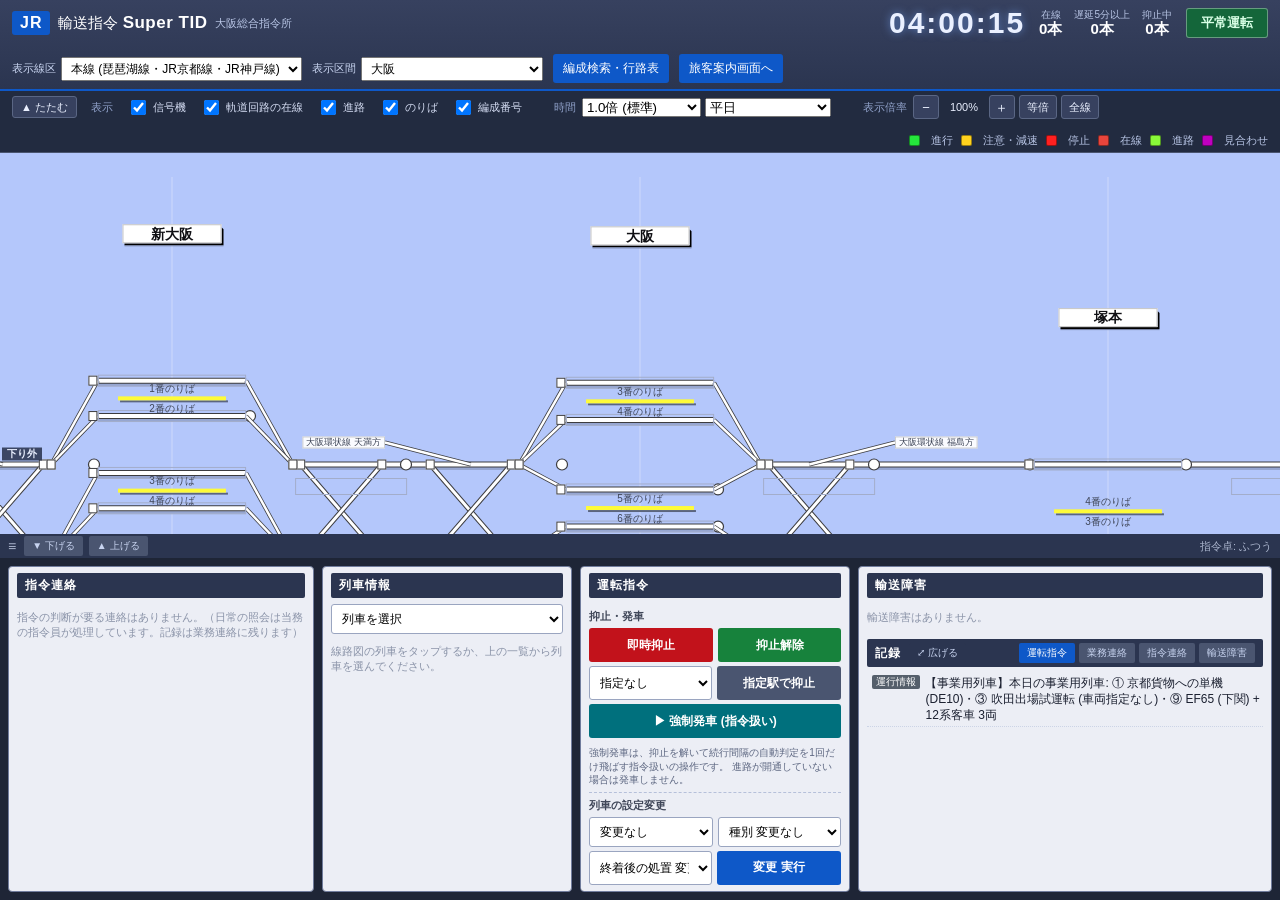
==== commit 5d388d2a: "分岐線の高画質の配線略図で見直し: 宝塚・川西池田を2面3線、道場を2線に。京橋の引上線を東西線の2線のあいだに描き、引上線・側線を取付け線で線路につなぐ Co-Authored-By: Claude" ====
--- a/tid.html
+++ b/tid.html
@@ -4,9 +4,9 @@
 <meta charset="UTF-8">
 <meta name="viewport" content="width=device-width, initial-scale=1.0, viewport-fit=cover">
 <title>JR西日本 輸送指令 Super TID</title>
-<link rel="stylesheet" href="css/header-log.css?v=4684bc57">
-<link rel="stylesheet" href="css/depot-view.css?v=4684bc57">
-<link rel="stylesheet" href="css/tid.css?v=4684bc57">
+<link rel="stylesheet" href="css/header-log.css?v=04d06c2f">
+<link rel="stylesheet" href="css/depot-view.css?v=04d06c2f">
+<link rel="stylesheet" href="css/tid.css?v=04d06c2f">
 </head>
 <body class="tid-body">
 
@@ -352,58 +352,58 @@
 </div>
 
 <!-- シミュレーション本体。index.html とまったく同じ順序で読み込む。 -->
-<script src="js/01-config.js?v=4684bc57"></script>
-<script src="js/02-fleet-data.js?v=4684bc57"></script>
-<script src="js/03-stations.js?v=4684bc57"></script>
-<script src="js/04-depots.js?v=4684bc57"></script>
-<script src="js/05-track-manager.js?v=4684bc57"></script>
-<script src="js/06-fleet.js?v=4684bc57"></script>
-<script src="js/07-spawner-core.js?v=4684bc57"></script>
-<script src="js/08-spawner-mainline.js?v=4684bc57"></script>
-<script src="js/09-spawner-branch.js?v=4684bc57"></script>
-<script src="js/10-timetable.js?v=4684bc57"></script>
-<script src="js/11-train-core.js?v=4684bc57"></script>
-<script src="js/12-train-move.js?v=4684bc57"></script>
-<script src="js/13-train-hold.js?v=4684bc57"></script>
-<script src="js/14-train-turnback.js?v=4684bc57"></script>
-<script src="js/15-train-depot.js?v=4684bc57"></script>
-<script src="js/16-train-adjust.js?v=4684bc57"></script>
-<script src="js/17-renderer.js?v=4684bc57"></script>
-<script src="js/18-ui-core.js?v=4684bc57"></script>
-<script src="js/19-ui-log.js?v=4684bc57"></script>
-<script src="js/20-ui-cmd.js?v=4684bc57"></script>
-<script src="js/21-ui-board.js?v=4684bc57"></script>
-<script src="js/22-depot-view.js?v=4684bc57"></script>
-<script src="js/23-game.js?v=4684bc57"></script>
-<script src="js/24-service-rules.js?v=4684bc57"></script>
-<script src="js/25-signals.js?v=4684bc57"></script>
-<script src="js/26-incidents.js?v=4684bc57"></script>
-<script src="js/27-operations.js?v=4684bc57"></script>
-<script src="js/28-dispatch.js?v=4684bc57"></script>
-<script src="js/29-sim-bus.js?v=4684bc57"></script>
-<script src="js/30-duty-log.js?v=4684bc57"></script>
-<script src="js/31-comms.js?v=4684bc57"></script>
-<script src="js/32-records.js?v=4684bc57"></script>
-<script src="js/33-incident-scenarios.js?v=4684bc57"></script>
-<script src="js/34-freight-terminals.js?v=4684bc57"></script>
-<script src="js/35-sidings.js?v=4684bc57"></script>
-<script src="js/36-special-events.js?v=4684bc57"></script>
-<script src="js/37-amagasaki-prc.js?v=4684bc57"></script>
-<script src="js/38-freight-timetable.js?v=4684bc57"></script>
-<script src="js/38b-night-work.js?v=4684bc57"></script>
-<script src="js/38c-dispatch-rules.js?v=4684bc57"></script>
-<script src="js/38d-train-numbers.js?v=4684bc57"></script>
-<script src="js/38e-night-work-detail.js?v=4684bc57"></script>
+<script src="js/01-config.js?v=04d06c2f"></script>
+<script src="js/02-fleet-data.js?v=04d06c2f"></script>
+<script src="js/03-stations.js?v=04d06c2f"></script>
+<script src="js/04-depots.js?v=04d06c2f"></script>
+<script src="js/05-track-manager.js?v=04d06c2f"></script>
+<script src="js/06-fleet.js?v=04d06c2f"></script>
+<script src="js/07-spawner-core.js?v=04d06c2f"></script>
+<script src="js/08-spawner-mainline.js?v=04d06c2f"></script>
+<script src="js/09-spawner-branch.js?v=04d06c2f"></script>
+<script src="js/10-timetable.js?v=04d06c2f"></script>
+<script src="js/11-train-core.js?v=04d06c2f"></script>
+<script src="js/12-train-move.js?v=04d06c2f"></script>
+<script src="js/13-train-hold.js?v=04d06c2f"></script>
+<script src="js/14-train-turnback.js?v=04d06c2f"></script>
+<script src="js/15-train-depot.js?v=04d06c2f"></script>
+<script src="js/16-train-adjust.js?v=04d06c2f"></script>
+<script src="js/17-renderer.js?v=04d06c2f"></script>
+<script src="js/18-ui-core.js?v=04d06c2f"></script>
+<script src="js/19-ui-log.js?v=04d06c2f"></script>
+<script src="js/20-ui-cmd.js?v=04d06c2f"></script>
+<script src="js/21-ui-board.js?v=04d06c2f"></script>
+<script src="js/22-depot-view.js?v=04d06c2f"></script>
+<script src="js/23-game.js?v=04d06c2f"></script>
+<script src="js/24-service-rules.js?v=04d06c2f"></script>
+<script src="js/25-signals.js?v=04d06c2f"></script>
+<script src="js/26-incidents.js?v=04d06c2f"></script>
+<script src="js/27-operations.js?v=04d06c2f"></script>
+<script src="js/28-dispatch.js?v=04d06c2f"></script>
+<script src="js/29-sim-bus.js?v=04d06c2f"></script>
+<script src="js/30-duty-log.js?v=04d06c2f"></script>
+<script src="js/31-comms.js?v=04d06c2f"></script>
+<script src="js/32-records.js?v=04d06c2f"></script>
+<script src="js/33-incident-scenarios.js?v=04d06c2f"></script>
+<script src="js/34-freight-terminals.js?v=04d06c2f"></script>
+<script src="js/35-sidings.js?v=04d06c2f"></script>
+<script src="js/36-special-events.js?v=04d06c2f"></script>
+<script src="js/37-amagasaki-prc.js?v=04d06c2f"></script>
+<script src="js/38-freight-timetable.js?v=04d06c2f"></script>
+<script src="js/38b-night-work.js?v=04d06c2f"></script>
+<script src="js/38c-dispatch-rules.js?v=04d06c2f"></script>
+<script src="js/38d-train-numbers.js?v=04d06c2f"></script>
+<script src="js/38e-night-work-detail.js?v=04d06c2f"></script>
 <!-- Super-TID 画面 -->
-<script src="js/40-tid-theme.js?v=4684bc57"></script>
-<script src="js/41-tid-render.js?v=4684bc57"></script>
-<script src="js/42-tid-ui.js?v=4684bc57"></script>
-<script src="js/43-tid-zoom.js?v=4684bc57"></script>
-<script src="js/44-tid-duty.js?v=4684bc57"></script>
-<script src="js/45-tid-comms.js?v=4684bc57"></script>
-<script src="js/46-tid-station.js?v=4684bc57"></script>
-<script src="js/47-tid-nightwork.js?v=4684bc57"></script>
-<script src="js/49-tid-boot.js?v=4684bc57"></script>
+<script src="js/40-tid-theme.js?v=04d06c2f"></script>
+<script src="js/41-tid-render.js?v=04d06c2f"></script>
+<script src="js/42-tid-ui.js?v=04d06c2f"></script>
+<script src="js/43-tid-zoom.js?v=04d06c2f"></script>
+<script src="js/44-tid-duty.js?v=04d06c2f"></script>
+<script src="js/45-tid-comms.js?v=04d06c2f"></script>
+<script src="js/46-tid-station.js?v=04d06c2f"></script>
+<script src="js/47-tid-nightwork.js?v=04d06c2f"></script>
+<script src="js/49-tid-boot.js?v=04d06c2f"></script>
 
 <!-- ===================================================== 版の食い違いの見張り
      GitHub Pages は js を `Cache-Control: max-age=600` で配るので、
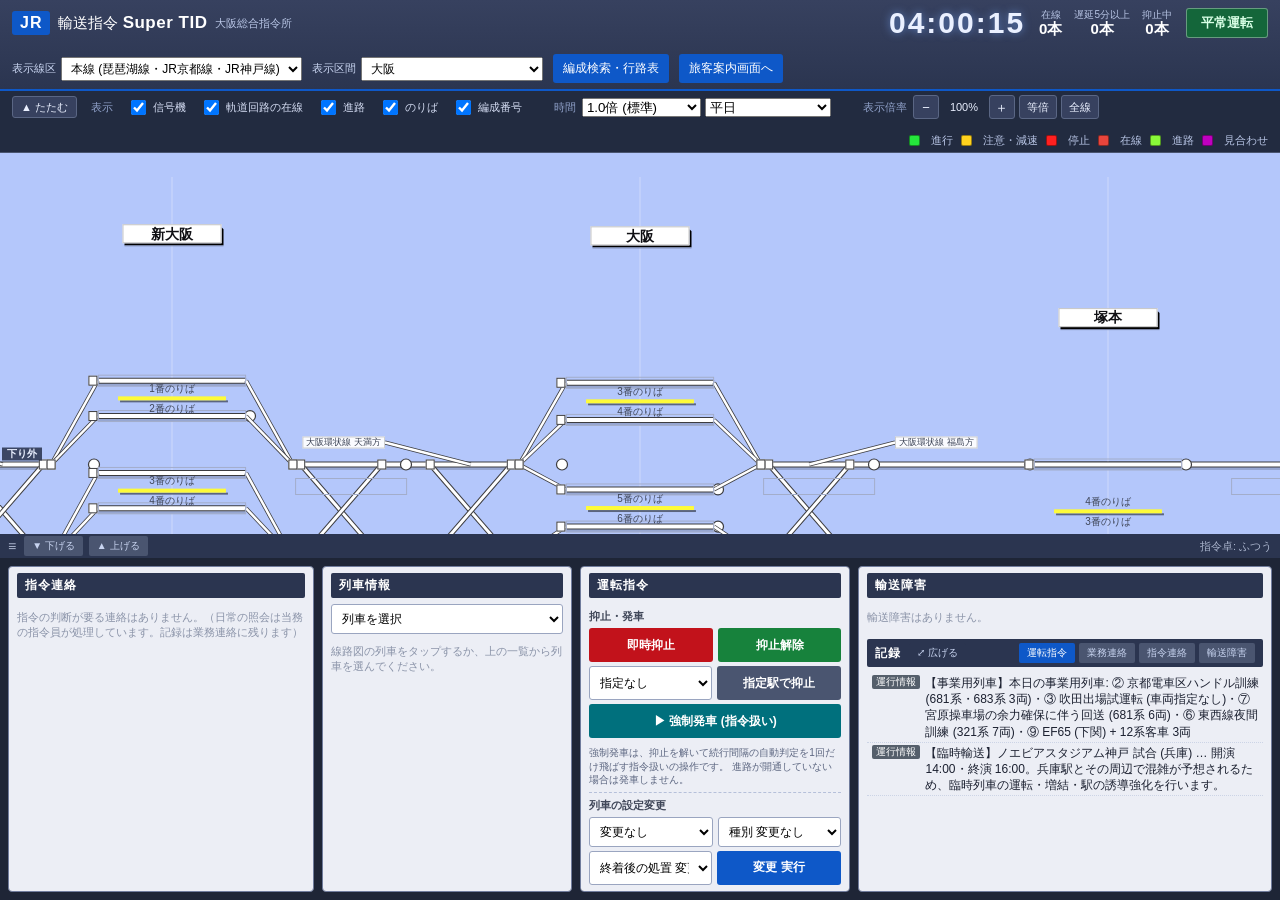
==== commit e6bb1933: "人身事故の見合わせを1時間30分に・朝の京都発快速を内側線で長岡京のみ停車に・丹波路快速を大阪始発と専用色 (#c1ab05) に・詳しい種別を列車情報・一覧・行路表・編成情報に表示 Co-Autho" ====
--- a/tid.html
+++ b/tid.html
@@ -4,9 +4,9 @@
 <meta charset="UTF-8">
 <meta name="viewport" content="width=device-width, initial-scale=1.0, viewport-fit=cover">
 <title>JR西日本 輸送指令 Super TID</title>
-<link rel="stylesheet" href="css/header-log.css?v=04d06c2f">
-<link rel="stylesheet" href="css/depot-view.css?v=04d06c2f">
-<link rel="stylesheet" href="css/tid.css?v=04d06c2f">
+<link rel="stylesheet" href="css/header-log.css?v=79767382">
+<link rel="stylesheet" href="css/depot-view.css?v=79767382">
+<link rel="stylesheet" href="css/tid.css?v=79767382">
 </head>
 <body class="tid-body">
 
@@ -352,58 +352,58 @@
 </div>
 
 <!-- シミュレーション本体。index.html とまったく同じ順序で読み込む。 -->
-<script src="js/01-config.js?v=04d06c2f"></script>
-<script src="js/02-fleet-data.js?v=04d06c2f"></script>
-<script src="js/03-stations.js?v=04d06c2f"></script>
-<script src="js/04-depots.js?v=04d06c2f"></script>
-<script src="js/05-track-manager.js?v=04d06c2f"></script>
-<script src="js/06-fleet.js?v=04d06c2f"></script>
-<script src="js/07-spawner-core.js?v=04d06c2f"></script>
-<script src="js/08-spawner-mainline.js?v=04d06c2f"></script>
-<script src="js/09-spawner-branch.js?v=04d06c2f"></script>
-<script src="js/10-timetable.js?v=04d06c2f"></script>
-<script src="js/11-train-core.js?v=04d06c2f"></script>
-<script src="js/12-train-move.js?v=04d06c2f"></script>
-<script src="js/13-train-hold.js?v=04d06c2f"></script>
-<script src="js/14-train-turnback.js?v=04d06c2f"></script>
-<script src="js/15-train-depot.js?v=04d06c2f"></script>
-<script src="js/16-train-adjust.js?v=04d06c2f"></script>
-<script src="js/17-renderer.js?v=04d06c2f"></script>
-<script src="js/18-ui-core.js?v=04d06c2f"></script>
-<script src="js/19-ui-log.js?v=04d06c2f"></script>
-<script src="js/20-ui-cmd.js?v=04d06c2f"></script>
-<script src="js/21-ui-board.js?v=04d06c2f"></script>
-<script src="js/22-depot-view.js?v=04d06c2f"></script>
-<script src="js/23-game.js?v=04d06c2f"></script>
-<script src="js/24-service-rules.js?v=04d06c2f"></script>
-<script src="js/25-signals.js?v=04d06c2f"></script>
-<script src="js/26-incidents.js?v=04d06c2f"></script>
-<script src="js/27-operations.js?v=04d06c2f"></script>
-<script src="js/28-dispatch.js?v=04d06c2f"></script>
-<script src="js/29-sim-bus.js?v=04d06c2f"></script>
-<script src="js/30-duty-log.js?v=04d06c2f"></script>
-<script src="js/31-comms.js?v=04d06c2f"></script>
-<script src="js/32-records.js?v=04d06c2f"></script>
-<script src="js/33-incident-scenarios.js?v=04d06c2f"></script>
-<script src="js/34-freight-terminals.js?v=04d06c2f"></script>
-<script src="js/35-sidings.js?v=04d06c2f"></script>
-<script src="js/36-special-events.js?v=04d06c2f"></script>
-<script src="js/37-amagasaki-prc.js?v=04d06c2f"></script>
-<script src="js/38-freight-timetable.js?v=04d06c2f"></script>
-<script src="js/38b-night-work.js?v=04d06c2f"></script>
-<script src="js/38c-dispatch-rules.js?v=04d06c2f"></script>
-<script src="js/38d-train-numbers.js?v=04d06c2f"></script>
-<script src="js/38e-night-work-detail.js?v=04d06c2f"></script>
+<script src="js/01-config.js?v=79767382"></script>
+<script src="js/02-fleet-data.js?v=79767382"></script>
+<script src="js/03-stations.js?v=79767382"></script>
+<script src="js/04-depots.js?v=79767382"></script>
+<script src="js/05-track-manager.js?v=79767382"></script>
+<script src="js/06-fleet.js?v=79767382"></script>
+<script src="js/07-spawner-core.js?v=79767382"></script>
+<script src="js/08-spawner-mainline.js?v=79767382"></script>
+<script src="js/09-spawner-branch.js?v=79767382"></script>
+<script src="js/10-timetable.js?v=79767382"></script>
+<script src="js/11-train-core.js?v=79767382"></script>
+<script src="js/12-train-move.js?v=79767382"></script>
+<script src="js/13-train-hold.js?v=79767382"></script>
+<script src="js/14-train-turnback.js?v=79767382"></script>
+<script src="js/15-train-depot.js?v=79767382"></script>
+<script src="js/16-train-adjust.js?v=79767382"></script>
+<script src="js/17-renderer.js?v=79767382"></script>
+<script src="js/18-ui-core.js?v=79767382"></script>
+<script src="js/19-ui-log.js?v=79767382"></script>
+<script src="js/20-ui-cmd.js?v=79767382"></script>
+<script src="js/21-ui-board.js?v=79767382"></script>
+<script src="js/22-depot-view.js?v=79767382"></script>
+<script src="js/23-game.js?v=79767382"></script>
+<script src="js/24-service-rules.js?v=79767382"></script>
+<script src="js/25-signals.js?v=79767382"></script>
+<script src="js/26-incidents.js?v=79767382"></script>
+<script src="js/27-operations.js?v=79767382"></script>
+<script src="js/28-dispatch.js?v=79767382"></script>
+<script src="js/29-sim-bus.js?v=79767382"></script>
+<script src="js/30-duty-log.js?v=79767382"></script>
+<script src="js/31-comms.js?v=79767382"></script>
+<script src="js/32-records.js?v=79767382"></script>
+<script src="js/33-incident-scenarios.js?v=79767382"></script>
+<script src="js/34-freight-terminals.js?v=79767382"></script>
+<script src="js/35-sidings.js?v=79767382"></script>
+<script src="js/36-special-events.js?v=79767382"></script>
+<script src="js/37-amagasaki-prc.js?v=79767382"></script>
+<script src="js/38-freight-timetable.js?v=79767382"></script>
+<script src="js/38b-night-work.js?v=79767382"></script>
+<script src="js/38c-dispatch-rules.js?v=79767382"></script>
+<script src="js/38d-train-numbers.js?v=79767382"></script>
+<script src="js/38e-night-work-detail.js?v=79767382"></script>
 <!-- Super-TID 画面 -->
-<script src="js/40-tid-theme.js?v=04d06c2f"></script>
-<script src="js/41-tid-render.js?v=04d06c2f"></script>
-<script src="js/42-tid-ui.js?v=04d06c2f"></script>
-<script src="js/43-tid-zoom.js?v=04d06c2f"></script>
-<script src="js/44-tid-duty.js?v=04d06c2f"></script>
-<script src="js/45-tid-comms.js?v=04d06c2f"></script>
-<script src="js/46-tid-station.js?v=04d06c2f"></script>
-<script src="js/47-tid-nightwork.js?v=04d06c2f"></script>
-<script src="js/49-tid-boot.js?v=04d06c2f"></script>
+<script src="js/40-tid-theme.js?v=79767382"></script>
+<script src="js/41-tid-render.js?v=79767382"></script>
+<script src="js/42-tid-ui.js?v=79767382"></script>
+<script src="js/43-tid-zoom.js?v=79767382"></script>
+<script src="js/44-tid-duty.js?v=79767382"></script>
+<script src="js/45-tid-comms.js?v=79767382"></script>
+<script src="js/46-tid-station.js?v=79767382"></script>
+<script src="js/47-tid-nightwork.js?v=79767382"></script>
+<script src="js/49-tid-boot.js?v=79767382"></script>
 
 <!-- ===================================================== 版の食い違いの見張り
      GitHub Pages は js を `Cache-Control: max-age=600` で配るので、
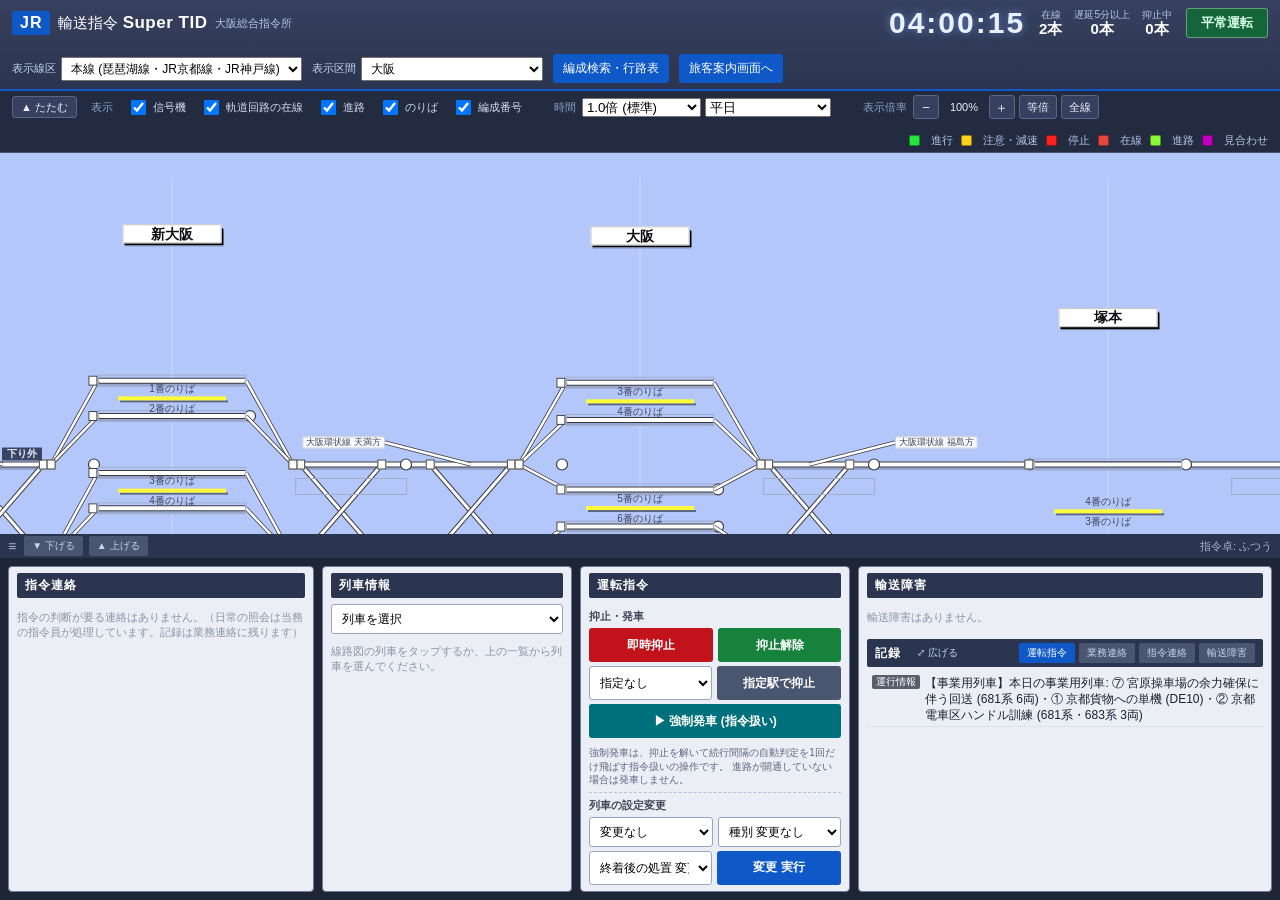
==== commit 374d917d: "引上線 (京橋・吹田・大阪・京都・尼崎) を本物の線路にして折り返し・夜間留置で使う・丹波路快速をJR宝塚線の快速として大阪始発に・快速の種別表示を5つに固定 Co-Authored-By: Clau" ====
--- a/tid.html
+++ b/tid.html
@@ -4,9 +4,9 @@
 <meta charset="UTF-8">
 <meta name="viewport" content="width=device-width, initial-scale=1.0, viewport-fit=cover">
 <title>JR西日本 輸送指令 Super TID</title>
-<link rel="stylesheet" href="css/header-log.css?v=79767382">
-<link rel="stylesheet" href="css/depot-view.css?v=79767382">
-<link rel="stylesheet" href="css/tid.css?v=79767382">
+<link rel="stylesheet" href="css/header-log.css?v=542f2281">
+<link rel="stylesheet" href="css/depot-view.css?v=542f2281">
+<link rel="stylesheet" href="css/tid.css?v=542f2281">
 </head>
 <body class="tid-body">
 
@@ -352,58 +352,58 @@
 </div>
 
 <!-- シミュレーション本体。index.html とまったく同じ順序で読み込む。 -->
-<script src="js/01-config.js?v=79767382"></script>
-<script src="js/02-fleet-data.js?v=79767382"></script>
-<script src="js/03-stations.js?v=79767382"></script>
-<script src="js/04-depots.js?v=79767382"></script>
-<script src="js/05-track-manager.js?v=79767382"></script>
-<script src="js/06-fleet.js?v=79767382"></script>
-<script src="js/07-spawner-core.js?v=79767382"></script>
-<script src="js/08-spawner-mainline.js?v=79767382"></script>
-<script src="js/09-spawner-branch.js?v=79767382"></script>
-<script src="js/10-timetable.js?v=79767382"></script>
-<script src="js/11-train-core.js?v=79767382"></script>
-<script src="js/12-train-move.js?v=79767382"></script>
-<script src="js/13-train-hold.js?v=79767382"></script>
-<script src="js/14-train-turnback.js?v=79767382"></script>
-<script src="js/15-train-depot.js?v=79767382"></script>
-<script src="js/16-train-adjust.js?v=79767382"></script>
-<script src="js/17-renderer.js?v=79767382"></script>
-<script src="js/18-ui-core.js?v=79767382"></script>
-<script src="js/19-ui-log.js?v=79767382"></script>
-<script src="js/20-ui-cmd.js?v=79767382"></script>
-<script src="js/21-ui-board.js?v=79767382"></script>
-<script src="js/22-depot-view.js?v=79767382"></script>
-<script src="js/23-game.js?v=79767382"></script>
-<script src="js/24-service-rules.js?v=79767382"></script>
-<script src="js/25-signals.js?v=79767382"></script>
-<script src="js/26-incidents.js?v=79767382"></script>
-<script src="js/27-operations.js?v=79767382"></script>
-<script src="js/28-dispatch.js?v=79767382"></script>
-<script src="js/29-sim-bus.js?v=79767382"></script>
-<script src="js/30-duty-log.js?v=79767382"></script>
-<script src="js/31-comms.js?v=79767382"></script>
-<script src="js/32-records.js?v=79767382"></script>
-<script src="js/33-incident-scenarios.js?v=79767382"></script>
-<script src="js/34-freight-terminals.js?v=79767382"></script>
-<script src="js/35-sidings.js?v=79767382"></script>
-<script src="js/36-special-events.js?v=79767382"></script>
-<script src="js/37-amagasaki-prc.js?v=79767382"></script>
-<script src="js/38-freight-timetable.js?v=79767382"></script>
-<script src="js/38b-night-work.js?v=79767382"></script>
-<script src="js/38c-dispatch-rules.js?v=79767382"></script>
-<script src="js/38d-train-numbers.js?v=79767382"></script>
-<script src="js/38e-night-work-detail.js?v=79767382"></script>
+<script src="js/01-config.js?v=542f2281"></script>
+<script src="js/02-fleet-data.js?v=542f2281"></script>
+<script src="js/03-stations.js?v=542f2281"></script>
+<script src="js/04-depots.js?v=542f2281"></script>
+<script src="js/05-track-manager.js?v=542f2281"></script>
+<script src="js/06-fleet.js?v=542f2281"></script>
+<script src="js/07-spawner-core.js?v=542f2281"></script>
+<script src="js/08-spawner-mainline.js?v=542f2281"></script>
+<script src="js/09-spawner-branch.js?v=542f2281"></script>
+<script src="js/10-timetable.js?v=542f2281"></script>
+<script src="js/11-train-core.js?v=542f2281"></script>
+<script src="js/12-train-move.js?v=542f2281"></script>
+<script src="js/13-train-hold.js?v=542f2281"></script>
+<script src="js/14-train-turnback.js?v=542f2281"></script>
+<script src="js/15-train-depot.js?v=542f2281"></script>
+<script src="js/16-train-adjust.js?v=542f2281"></script>
+<script src="js/17-renderer.js?v=542f2281"></script>
+<script src="js/18-ui-core.js?v=542f2281"></script>
+<script src="js/19-ui-log.js?v=542f2281"></script>
+<script src="js/20-ui-cmd.js?v=542f2281"></script>
+<script src="js/21-ui-board.js?v=542f2281"></script>
+<script src="js/22-depot-view.js?v=542f2281"></script>
+<script src="js/23-game.js?v=542f2281"></script>
+<script src="js/24-service-rules.js?v=542f2281"></script>
+<script src="js/25-signals.js?v=542f2281"></script>
+<script src="js/26-incidents.js?v=542f2281"></script>
+<script src="js/27-operations.js?v=542f2281"></script>
+<script src="js/28-dispatch.js?v=542f2281"></script>
+<script src="js/29-sim-bus.js?v=542f2281"></script>
+<script src="js/30-duty-log.js?v=542f2281"></script>
+<script src="js/31-comms.js?v=542f2281"></script>
+<script src="js/32-records.js?v=542f2281"></script>
+<script src="js/33-incident-scenarios.js?v=542f2281"></script>
+<script src="js/34-freight-terminals.js?v=542f2281"></script>
+<script src="js/35-sidings.js?v=542f2281"></script>
+<script src="js/36-special-events.js?v=542f2281"></script>
+<script src="js/37-amagasaki-prc.js?v=542f2281"></script>
+<script src="js/38-freight-timetable.js?v=542f2281"></script>
+<script src="js/38b-night-work.js?v=542f2281"></script>
+<script src="js/38c-dispatch-rules.js?v=542f2281"></script>
+<script src="js/38d-train-numbers.js?v=542f2281"></script>
+<script src="js/38e-night-work-detail.js?v=542f2281"></script>
 <!-- Super-TID 画面 -->
-<script src="js/40-tid-theme.js?v=79767382"></script>
-<script src="js/41-tid-render.js?v=79767382"></script>
-<script src="js/42-tid-ui.js?v=79767382"></script>
-<script src="js/43-tid-zoom.js?v=79767382"></script>
-<script src="js/44-tid-duty.js?v=79767382"></script>
-<script src="js/45-tid-comms.js?v=79767382"></script>
-<script src="js/46-tid-station.js?v=79767382"></script>
-<script src="js/47-tid-nightwork.js?v=79767382"></script>
-<script src="js/49-tid-boot.js?v=79767382"></script>
+<script src="js/40-tid-theme.js?v=542f2281"></script>
+<script src="js/41-tid-render.js?v=542f2281"></script>
+<script src="js/42-tid-ui.js?v=542f2281"></script>
+<script src="js/43-tid-zoom.js?v=542f2281"></script>
+<script src="js/44-tid-duty.js?v=542f2281"></script>
+<script src="js/45-tid-comms.js?v=542f2281"></script>
+<script src="js/46-tid-station.js?v=542f2281"></script>
+<script src="js/47-tid-nightwork.js?v=542f2281"></script>
+<script src="js/49-tid-boot.js?v=542f2281"></script>
 
 <!-- ===================================================== 版の食い違いの見張り
      GitHub Pages は js を `Cache-Control: max-age=600` で配るので、
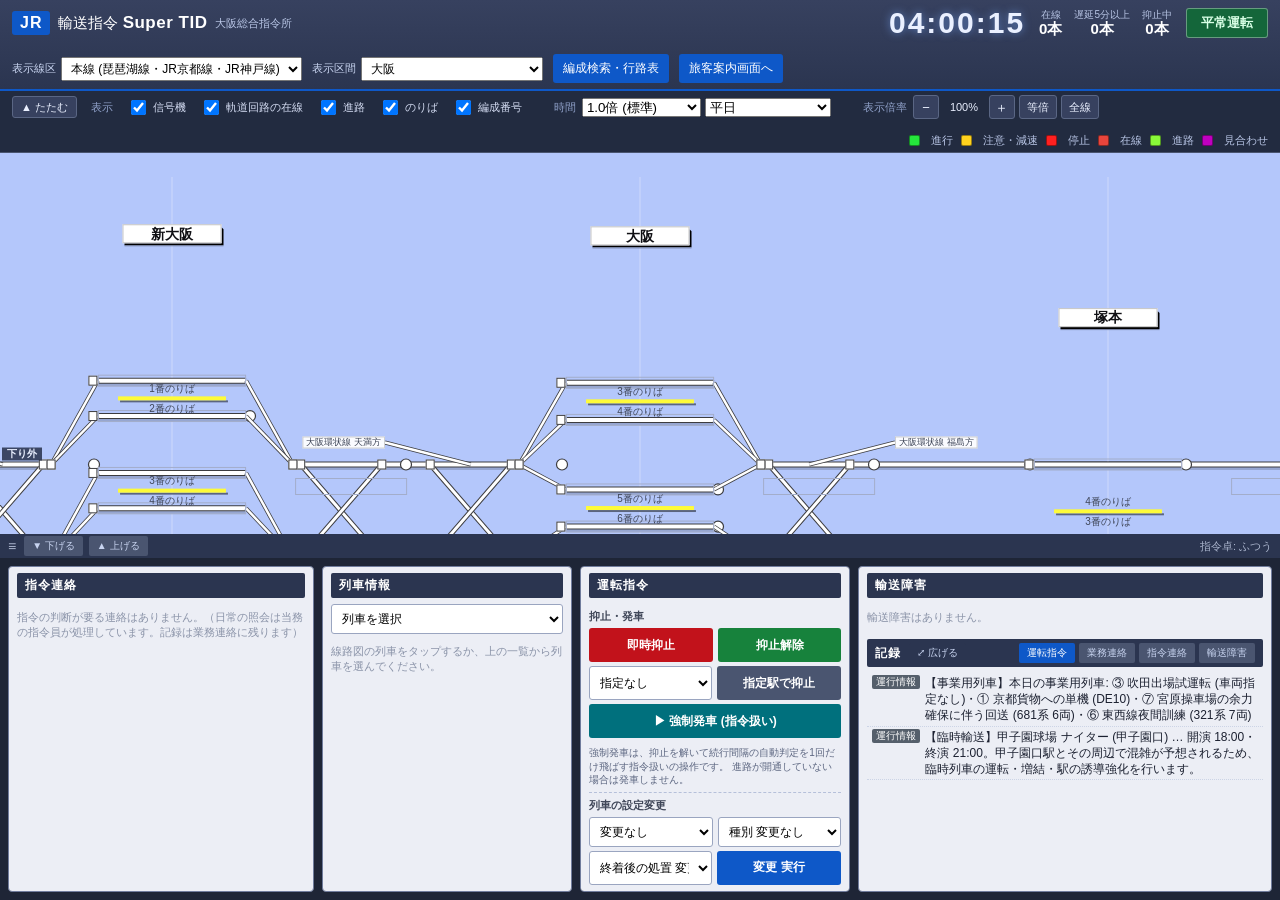
==== commit cd1be7fa: "丹波路快速の色を明るい淡い黄色 (#FFF27A) に・編成検索の見込みを線区・線路の境目を越えて表示・京都〜高槻を通る快速の種別を向き別の4つに Co-Authored-By: Claude Opu" ====
--- a/tid.html
+++ b/tid.html
@@ -4,9 +4,9 @@
 <meta charset="UTF-8">
 <meta name="viewport" content="width=device-width, initial-scale=1.0, viewport-fit=cover">
 <title>JR西日本 輸送指令 Super TID</title>
-<link rel="stylesheet" href="css/header-log.css?v=542f2281">
-<link rel="stylesheet" href="css/depot-view.css?v=542f2281">
-<link rel="stylesheet" href="css/tid.css?v=542f2281">
+<link rel="stylesheet" href="css/header-log.css?v=e52bbc78">
+<link rel="stylesheet" href="css/depot-view.css?v=e52bbc78">
+<link rel="stylesheet" href="css/tid.css?v=e52bbc78">
 </head>
 <body class="tid-body">
 
@@ -352,58 +352,58 @@
 </div>
 
 <!-- シミュレーション本体。index.html とまったく同じ順序で読み込む。 -->
-<script src="js/01-config.js?v=542f2281"></script>
-<script src="js/02-fleet-data.js?v=542f2281"></script>
-<script src="js/03-stations.js?v=542f2281"></script>
-<script src="js/04-depots.js?v=542f2281"></script>
-<script src="js/05-track-manager.js?v=542f2281"></script>
-<script src="js/06-fleet.js?v=542f2281"></script>
-<script src="js/07-spawner-core.js?v=542f2281"></script>
-<script src="js/08-spawner-mainline.js?v=542f2281"></script>
-<script src="js/09-spawner-branch.js?v=542f2281"></script>
-<script src="js/10-timetable.js?v=542f2281"></script>
-<script src="js/11-train-core.js?v=542f2281"></script>
-<script src="js/12-train-move.js?v=542f2281"></script>
-<script src="js/13-train-hold.js?v=542f2281"></script>
-<script src="js/14-train-turnback.js?v=542f2281"></script>
-<script src="js/15-train-depot.js?v=542f2281"></script>
-<script src="js/16-train-adjust.js?v=542f2281"></script>
-<script src="js/17-renderer.js?v=542f2281"></script>
-<script src="js/18-ui-core.js?v=542f2281"></script>
-<script src="js/19-ui-log.js?v=542f2281"></script>
-<script src="js/20-ui-cmd.js?v=542f2281"></script>
-<script src="js/21-ui-board.js?v=542f2281"></script>
-<script src="js/22-depot-view.js?v=542f2281"></script>
-<script src="js/23-game.js?v=542f2281"></script>
-<script src="js/24-service-rules.js?v=542f2281"></script>
-<script src="js/25-signals.js?v=542f2281"></script>
-<script src="js/26-incidents.js?v=542f2281"></script>
-<script src="js/27-operations.js?v=542f2281"></script>
-<script src="js/28-dispatch.js?v=542f2281"></script>
-<script src="js/29-sim-bus.js?v=542f2281"></script>
-<script src="js/30-duty-log.js?v=542f2281"></script>
-<script src="js/31-comms.js?v=542f2281"></script>
-<script src="js/32-records.js?v=542f2281"></script>
-<script src="js/33-incident-scenarios.js?v=542f2281"></script>
-<script src="js/34-freight-terminals.js?v=542f2281"></script>
-<script src="js/35-sidings.js?v=542f2281"></script>
-<script src="js/36-special-events.js?v=542f2281"></script>
-<script src="js/37-amagasaki-prc.js?v=542f2281"></script>
-<script src="js/38-freight-timetable.js?v=542f2281"></script>
-<script src="js/38b-night-work.js?v=542f2281"></script>
-<script src="js/38c-dispatch-rules.js?v=542f2281"></script>
-<script src="js/38d-train-numbers.js?v=542f2281"></script>
-<script src="js/38e-night-work-detail.js?v=542f2281"></script>
+<script src="js/01-config.js?v=e52bbc78"></script>
+<script src="js/02-fleet-data.js?v=e52bbc78"></script>
+<script src="js/03-stations.js?v=e52bbc78"></script>
+<script src="js/04-depots.js?v=e52bbc78"></script>
+<script src="js/05-track-manager.js?v=e52bbc78"></script>
+<script src="js/06-fleet.js?v=e52bbc78"></script>
+<script src="js/07-spawner-core.js?v=e52bbc78"></script>
+<script src="js/08-spawner-mainline.js?v=e52bbc78"></script>
+<script src="js/09-spawner-branch.js?v=e52bbc78"></script>
+<script src="js/10-timetable.js?v=e52bbc78"></script>
+<script src="js/11-train-core.js?v=e52bbc78"></script>
+<script src="js/12-train-move.js?v=e52bbc78"></script>
+<script src="js/13-train-hold.js?v=e52bbc78"></script>
+<script src="js/14-train-turnback.js?v=e52bbc78"></script>
+<script src="js/15-train-depot.js?v=e52bbc78"></script>
+<script src="js/16-train-adjust.js?v=e52bbc78"></script>
+<script src="js/17-renderer.js?v=e52bbc78"></script>
+<script src="js/18-ui-core.js?v=e52bbc78"></script>
+<script src="js/19-ui-log.js?v=e52bbc78"></script>
+<script src="js/20-ui-cmd.js?v=e52bbc78"></script>
+<script src="js/21-ui-board.js?v=e52bbc78"></script>
+<script src="js/22-depot-view.js?v=e52bbc78"></script>
+<script src="js/23-game.js?v=e52bbc78"></script>
+<script src="js/24-service-rules.js?v=e52bbc78"></script>
+<script src="js/25-signals.js?v=e52bbc78"></script>
+<script src="js/26-incidents.js?v=e52bbc78"></script>
+<script src="js/27-operations.js?v=e52bbc78"></script>
+<script src="js/28-dispatch.js?v=e52bbc78"></script>
+<script src="js/29-sim-bus.js?v=e52bbc78"></script>
+<script src="js/30-duty-log.js?v=e52bbc78"></script>
+<script src="js/31-comms.js?v=e52bbc78"></script>
+<script src="js/32-records.js?v=e52bbc78"></script>
+<script src="js/33-incident-scenarios.js?v=e52bbc78"></script>
+<script src="js/34-freight-terminals.js?v=e52bbc78"></script>
+<script src="js/35-sidings.js?v=e52bbc78"></script>
+<script src="js/36-special-events.js?v=e52bbc78"></script>
+<script src="js/37-amagasaki-prc.js?v=e52bbc78"></script>
+<script src="js/38-freight-timetable.js?v=e52bbc78"></script>
+<script src="js/38b-night-work.js?v=e52bbc78"></script>
+<script src="js/38c-dispatch-rules.js?v=e52bbc78"></script>
+<script src="js/38d-train-numbers.js?v=e52bbc78"></script>
+<script src="js/38e-night-work-detail.js?v=e52bbc78"></script>
 <!-- Super-TID 画面 -->
-<script src="js/40-tid-theme.js?v=542f2281"></script>
-<script src="js/41-tid-render.js?v=542f2281"></script>
-<script src="js/42-tid-ui.js?v=542f2281"></script>
-<script src="js/43-tid-zoom.js?v=542f2281"></script>
-<script src="js/44-tid-duty.js?v=542f2281"></script>
-<script src="js/45-tid-comms.js?v=542f2281"></script>
-<script src="js/46-tid-station.js?v=542f2281"></script>
-<script src="js/47-tid-nightwork.js?v=542f2281"></script>
-<script src="js/49-tid-boot.js?v=542f2281"></script>
+<script src="js/40-tid-theme.js?v=e52bbc78"></script>
+<script src="js/41-tid-render.js?v=e52bbc78"></script>
+<script src="js/42-tid-ui.js?v=e52bbc78"></script>
+<script src="js/43-tid-zoom.js?v=e52bbc78"></script>
+<script src="js/44-tid-duty.js?v=e52bbc78"></script>
+<script src="js/45-tid-comms.js?v=e52bbc78"></script>
+<script src="js/46-tid-station.js?v=e52bbc78"></script>
+<script src="js/47-tid-nightwork.js?v=e52bbc78"></script>
+<script src="js/49-tid-boot.js?v=e52bbc78"></script>
 
 <!-- ===================================================== 版の食い違いの見張り
      GitHub Pages は js を `Cache-Control: max-age=600` で配るので、
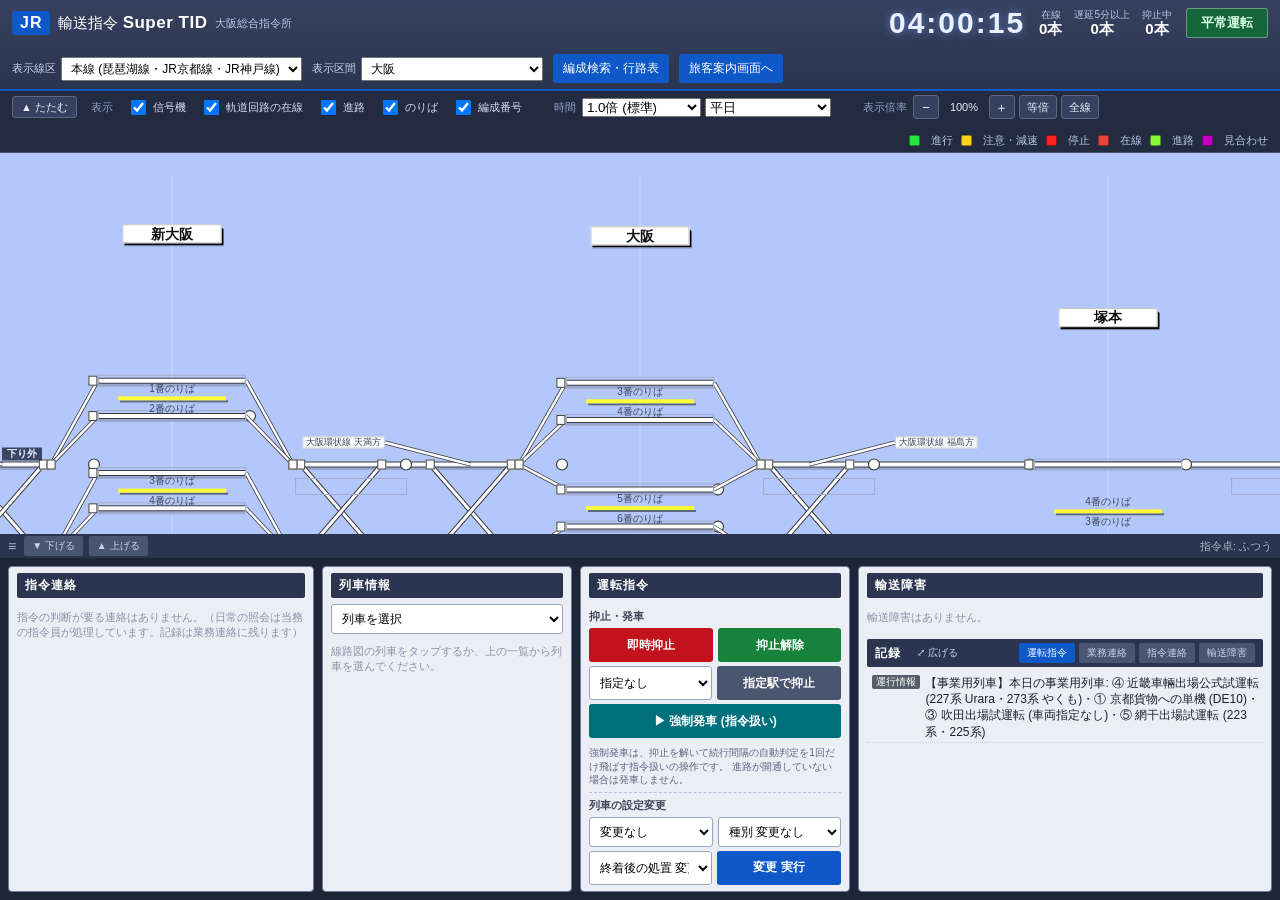
==== commit f4736944: "丹波路快速の色をはっきりした黄色 (#FFD600) に Co-Authored-By: Claude Opus 5.5 (1M context) <noreply@anthropic.com>" ====
--- a/tid.html
+++ b/tid.html
@@ -4,9 +4,9 @@
 <meta charset="UTF-8">
 <meta name="viewport" content="width=device-width, initial-scale=1.0, viewport-fit=cover">
 <title>JR西日本 輸送指令 Super TID</title>
-<link rel="stylesheet" href="css/header-log.css?v=e52bbc78">
-<link rel="stylesheet" href="css/depot-view.css?v=e52bbc78">
-<link rel="stylesheet" href="css/tid.css?v=e52bbc78">
+<link rel="stylesheet" href="css/header-log.css?v=e87cbf0b">
+<link rel="stylesheet" href="css/depot-view.css?v=e87cbf0b">
+<link rel="stylesheet" href="css/tid.css?v=e87cbf0b">
 </head>
 <body class="tid-body">
 
@@ -352,58 +352,58 @@
 </div>
 
 <!-- シミュレーション本体。index.html とまったく同じ順序で読み込む。 -->
-<script src="js/01-config.js?v=e52bbc78"></script>
-<script src="js/02-fleet-data.js?v=e52bbc78"></script>
-<script src="js/03-stations.js?v=e52bbc78"></script>
-<script src="js/04-depots.js?v=e52bbc78"></script>
-<script src="js/05-track-manager.js?v=e52bbc78"></script>
-<script src="js/06-fleet.js?v=e52bbc78"></script>
-<script src="js/07-spawner-core.js?v=e52bbc78"></script>
-<script src="js/08-spawner-mainline.js?v=e52bbc78"></script>
-<script src="js/09-spawner-branch.js?v=e52bbc78"></script>
-<script src="js/10-timetable.js?v=e52bbc78"></script>
-<script src="js/11-train-core.js?v=e52bbc78"></script>
-<script src="js/12-train-move.js?v=e52bbc78"></script>
-<script src="js/13-train-hold.js?v=e52bbc78"></script>
-<script src="js/14-train-turnback.js?v=e52bbc78"></script>
-<script src="js/15-train-depot.js?v=e52bbc78"></script>
-<script src="js/16-train-adjust.js?v=e52bbc78"></script>
-<script src="js/17-renderer.js?v=e52bbc78"></script>
-<script src="js/18-ui-core.js?v=e52bbc78"></script>
-<script src="js/19-ui-log.js?v=e52bbc78"></script>
-<script src="js/20-ui-cmd.js?v=e52bbc78"></script>
-<script src="js/21-ui-board.js?v=e52bbc78"></script>
-<script src="js/22-depot-view.js?v=e52bbc78"></script>
-<script src="js/23-game.js?v=e52bbc78"></script>
-<script src="js/24-service-rules.js?v=e52bbc78"></script>
-<script src="js/25-signals.js?v=e52bbc78"></script>
-<script src="js/26-incidents.js?v=e52bbc78"></script>
-<script src="js/27-operations.js?v=e52bbc78"></script>
-<script src="js/28-dispatch.js?v=e52bbc78"></script>
-<script src="js/29-sim-bus.js?v=e52bbc78"></script>
-<script src="js/30-duty-log.js?v=e52bbc78"></script>
-<script src="js/31-comms.js?v=e52bbc78"></script>
-<script src="js/32-records.js?v=e52bbc78"></script>
-<script src="js/33-incident-scenarios.js?v=e52bbc78"></script>
-<script src="js/34-freight-terminals.js?v=e52bbc78"></script>
-<script src="js/35-sidings.js?v=e52bbc78"></script>
-<script src="js/36-special-events.js?v=e52bbc78"></script>
-<script src="js/37-amagasaki-prc.js?v=e52bbc78"></script>
-<script src="js/38-freight-timetable.js?v=e52bbc78"></script>
-<script src="js/38b-night-work.js?v=e52bbc78"></script>
-<script src="js/38c-dispatch-rules.js?v=e52bbc78"></script>
-<script src="js/38d-train-numbers.js?v=e52bbc78"></script>
-<script src="js/38e-night-work-detail.js?v=e52bbc78"></script>
+<script src="js/01-config.js?v=e87cbf0b"></script>
+<script src="js/02-fleet-data.js?v=e87cbf0b"></script>
+<script src="js/03-stations.js?v=e87cbf0b"></script>
+<script src="js/04-depots.js?v=e87cbf0b"></script>
+<script src="js/05-track-manager.js?v=e87cbf0b"></script>
+<script src="js/06-fleet.js?v=e87cbf0b"></script>
+<script src="js/07-spawner-core.js?v=e87cbf0b"></script>
+<script src="js/08-spawner-mainline.js?v=e87cbf0b"></script>
+<script src="js/09-spawner-branch.js?v=e87cbf0b"></script>
+<script src="js/10-timetable.js?v=e87cbf0b"></script>
+<script src="js/11-train-core.js?v=e87cbf0b"></script>
+<script src="js/12-train-move.js?v=e87cbf0b"></script>
+<script src="js/13-train-hold.js?v=e87cbf0b"></script>
+<script src="js/14-train-turnback.js?v=e87cbf0b"></script>
+<script src="js/15-train-depot.js?v=e87cbf0b"></script>
+<script src="js/16-train-adjust.js?v=e87cbf0b"></script>
+<script src="js/17-renderer.js?v=e87cbf0b"></script>
+<script src="js/18-ui-core.js?v=e87cbf0b"></script>
+<script src="js/19-ui-log.js?v=e87cbf0b"></script>
+<script src="js/20-ui-cmd.js?v=e87cbf0b"></script>
+<script src="js/21-ui-board.js?v=e87cbf0b"></script>
+<script src="js/22-depot-view.js?v=e87cbf0b"></script>
+<script src="js/23-game.js?v=e87cbf0b"></script>
+<script src="js/24-service-rules.js?v=e87cbf0b"></script>
+<script src="js/25-signals.js?v=e87cbf0b"></script>
+<script src="js/26-incidents.js?v=e87cbf0b"></script>
+<script src="js/27-operations.js?v=e87cbf0b"></script>
+<script src="js/28-dispatch.js?v=e87cbf0b"></script>
+<script src="js/29-sim-bus.js?v=e87cbf0b"></script>
+<script src="js/30-duty-log.js?v=e87cbf0b"></script>
+<script src="js/31-comms.js?v=e87cbf0b"></script>
+<script src="js/32-records.js?v=e87cbf0b"></script>
+<script src="js/33-incident-scenarios.js?v=e87cbf0b"></script>
+<script src="js/34-freight-terminals.js?v=e87cbf0b"></script>
+<script src="js/35-sidings.js?v=e87cbf0b"></script>
+<script src="js/36-special-events.js?v=e87cbf0b"></script>
+<script src="js/37-amagasaki-prc.js?v=e87cbf0b"></script>
+<script src="js/38-freight-timetable.js?v=e87cbf0b"></script>
+<script src="js/38b-night-work.js?v=e87cbf0b"></script>
+<script src="js/38c-dispatch-rules.js?v=e87cbf0b"></script>
+<script src="js/38d-train-numbers.js?v=e87cbf0b"></script>
+<script src="js/38e-night-work-detail.js?v=e87cbf0b"></script>
 <!-- Super-TID 画面 -->
-<script src="js/40-tid-theme.js?v=e52bbc78"></script>
-<script src="js/41-tid-render.js?v=e52bbc78"></script>
-<script src="js/42-tid-ui.js?v=e52bbc78"></script>
-<script src="js/43-tid-zoom.js?v=e52bbc78"></script>
-<script src="js/44-tid-duty.js?v=e52bbc78"></script>
-<script src="js/45-tid-comms.js?v=e52bbc78"></script>
-<script src="js/46-tid-station.js?v=e52bbc78"></script>
-<script src="js/47-tid-nightwork.js?v=e52bbc78"></script>
-<script src="js/49-tid-boot.js?v=e52bbc78"></script>
+<script src="js/40-tid-theme.js?v=e87cbf0b"></script>
+<script src="js/41-tid-render.js?v=e87cbf0b"></script>
+<script src="js/42-tid-ui.js?v=e87cbf0b"></script>
+<script src="js/43-tid-zoom.js?v=e87cbf0b"></script>
+<script src="js/44-tid-duty.js?v=e87cbf0b"></script>
+<script src="js/45-tid-comms.js?v=e87cbf0b"></script>
+<script src="js/46-tid-station.js?v=e87cbf0b"></script>
+<script src="js/47-tid-nightwork.js?v=e87cbf0b"></script>
+<script src="js/49-tid-boot.js?v=e87cbf0b"></script>
 
 <!-- ===================================================== 版の食い違いの見張り
      GitHub Pages は js を `Cache-Control: max-age=600` で配るので、
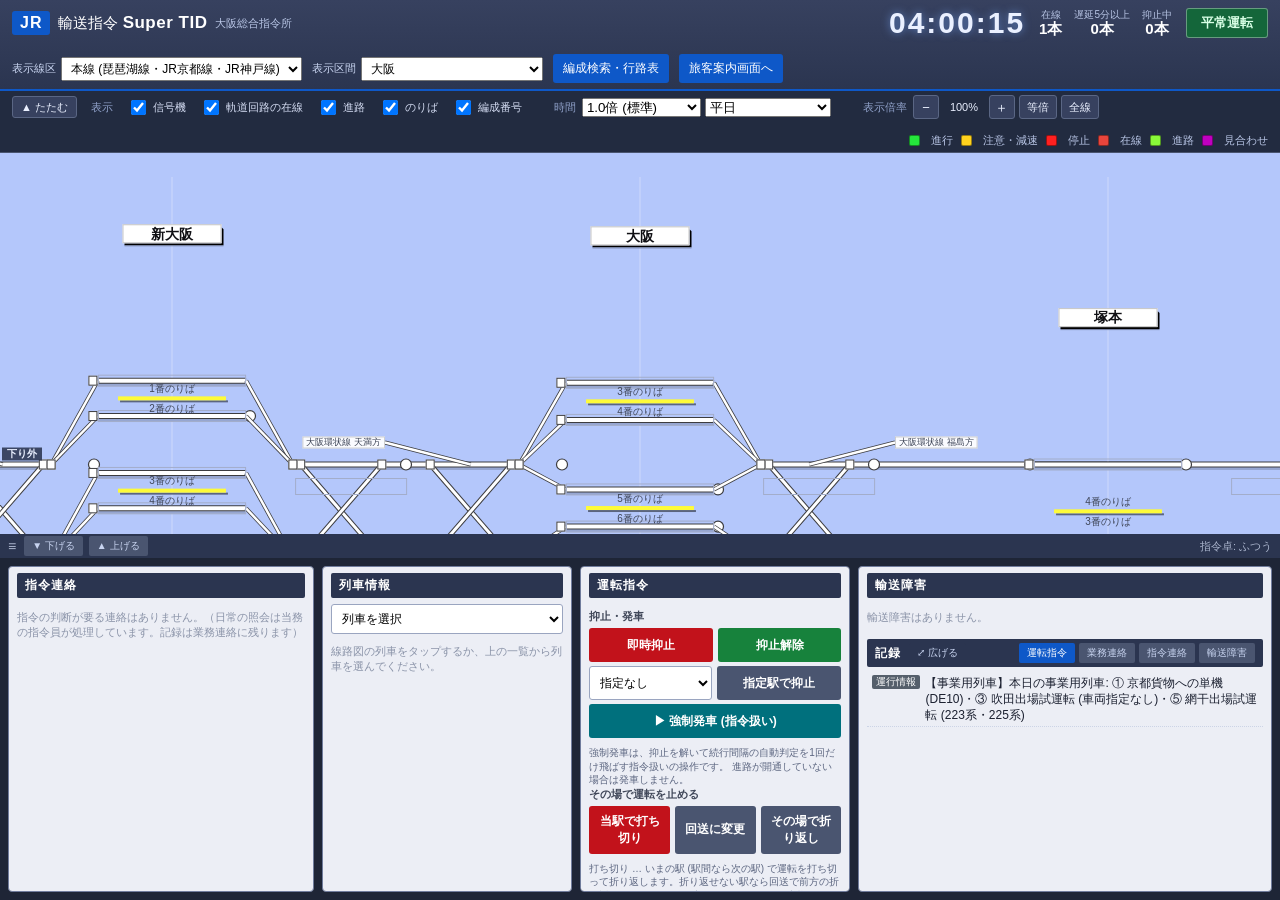
==== commit 92544ec3: "本数の見直し (東西線を減らす・宝塚線は大阪始発・高槻行き快速なし)・G/H/A快速と黄色の表示・詰まりの見張りと段階的な運転整理・指令の当駅打ち切り/回送/折り返し・渡り線の救済と進入の見込み・待避" ====
--- a/tid.html
+++ b/tid.html
@@ -4,9 +4,9 @@
 <meta charset="UTF-8">
 <meta name="viewport" content="width=device-width, initial-scale=1.0, viewport-fit=cover">
 <title>JR西日本 輸送指令 Super TID</title>
-<link rel="stylesheet" href="css/header-log.css?v=e87cbf0b">
-<link rel="stylesheet" href="css/depot-view.css?v=e87cbf0b">
-<link rel="stylesheet" href="css/tid.css?v=e87cbf0b">
+<link rel="stylesheet" href="css/header-log.css?v=06c10860">
+<link rel="stylesheet" href="css/depot-view.css?v=06c10860">
+<link rel="stylesheet" href="css/tid.css?v=06c10860">
 </head>
 <body class="tid-body">
 
@@ -158,6 +158,14 @@
             <button id="tid-btn-force" class="tid-btn tid-btn-force">▶ 強制発車 (指令扱い)</button>
             <p class="tid-hint">強制発車は、抑止を解いて続行間隔の自動判定を1回だけ飛ばす指令扱いの操作です。
                 進路が開通していない場合は発車しません。</p>
+            <div class="tid-group-title">その場で運転を止める</div>
+            <div class="tid-row">
+                <button id="tid-btn-term" class="tid-btn tid-btn-stop">当駅で打ち切り</button>
+                <button id="tid-btn-deadhead" class="tid-btn">回送に変更</button>
+                <button id="tid-btn-turnhere" class="tid-btn">その場で折り返し</button>
+            </div>
+            <p class="tid-hint">打ち切り … いまの駅 (駅間なら次の駅) で運転を打ち切って折り返します。折り返せない駅なら回送で前方の折り返せる駅へ。
+                回送に変更 … いまの駅でお客様を降ろし回送にします。折り返し … いまの駅 (無理なら前方で最初に折り返せる駅) で折り返し、来た方向へ戻します。</p>
         </div>
 
         <div class="tid-group">
@@ -352,58 +360,59 @@
 </div>
 
 <!-- シミュレーション本体。index.html とまったく同じ順序で読み込む。 -->
-<script src="js/01-config.js?v=e87cbf0b"></script>
-<script src="js/02-fleet-data.js?v=e87cbf0b"></script>
-<script src="js/03-stations.js?v=e87cbf0b"></script>
-<script src="js/04-depots.js?v=e87cbf0b"></script>
-<script src="js/05-track-manager.js?v=e87cbf0b"></script>
-<script src="js/06-fleet.js?v=e87cbf0b"></script>
-<script src="js/07-spawner-core.js?v=e87cbf0b"></script>
-<script src="js/08-spawner-mainline.js?v=e87cbf0b"></script>
-<script src="js/09-spawner-branch.js?v=e87cbf0b"></script>
-<script src="js/10-timetable.js?v=e87cbf0b"></script>
-<script src="js/11-train-core.js?v=e87cbf0b"></script>
-<script src="js/12-train-move.js?v=e87cbf0b"></script>
-<script src="js/13-train-hold.js?v=e87cbf0b"></script>
-<script src="js/14-train-turnback.js?v=e87cbf0b"></script>
-<script src="js/15-train-depot.js?v=e87cbf0b"></script>
-<script src="js/16-train-adjust.js?v=e87cbf0b"></script>
-<script src="js/17-renderer.js?v=e87cbf0b"></script>
-<script src="js/18-ui-core.js?v=e87cbf0b"></script>
-<script src="js/19-ui-log.js?v=e87cbf0b"></script>
-<script src="js/20-ui-cmd.js?v=e87cbf0b"></script>
-<script src="js/21-ui-board.js?v=e87cbf0b"></script>
-<script src="js/22-depot-view.js?v=e87cbf0b"></script>
-<script src="js/23-game.js?v=e87cbf0b"></script>
-<script src="js/24-service-rules.js?v=e87cbf0b"></script>
-<script src="js/25-signals.js?v=e87cbf0b"></script>
-<script src="js/26-incidents.js?v=e87cbf0b"></script>
-<script src="js/27-operations.js?v=e87cbf0b"></script>
-<script src="js/28-dispatch.js?v=e87cbf0b"></script>
-<script src="js/29-sim-bus.js?v=e87cbf0b"></script>
-<script src="js/30-duty-log.js?v=e87cbf0b"></script>
-<script src="js/31-comms.js?v=e87cbf0b"></script>
-<script src="js/32-records.js?v=e87cbf0b"></script>
-<script src="js/33-incident-scenarios.js?v=e87cbf0b"></script>
-<script src="js/34-freight-terminals.js?v=e87cbf0b"></script>
-<script src="js/35-sidings.js?v=e87cbf0b"></script>
-<script src="js/36-special-events.js?v=e87cbf0b"></script>
-<script src="js/37-amagasaki-prc.js?v=e87cbf0b"></script>
-<script src="js/38-freight-timetable.js?v=e87cbf0b"></script>
-<script src="js/38b-night-work.js?v=e87cbf0b"></script>
-<script src="js/38c-dispatch-rules.js?v=e87cbf0b"></script>
-<script src="js/38d-train-numbers.js?v=e87cbf0b"></script>
-<script src="js/38e-night-work-detail.js?v=e87cbf0b"></script>
+<script src="js/01-config.js?v=06c10860"></script>
+<script src="js/02-fleet-data.js?v=06c10860"></script>
+<script src="js/03-stations.js?v=06c10860"></script>
+<script src="js/04-depots.js?v=06c10860"></script>
+<script src="js/05-track-manager.js?v=06c10860"></script>
+<script src="js/06-fleet.js?v=06c10860"></script>
+<script src="js/07-spawner-core.js?v=06c10860"></script>
+<script src="js/08-spawner-mainline.js?v=06c10860"></script>
+<script src="js/09-spawner-branch.js?v=06c10860"></script>
+<script src="js/10-timetable.js?v=06c10860"></script>
+<script src="js/11-train-core.js?v=06c10860"></script>
+<script src="js/12-train-move.js?v=06c10860"></script>
+<script src="js/13-train-hold.js?v=06c10860"></script>
+<script src="js/14-train-turnback.js?v=06c10860"></script>
+<script src="js/15-train-depot.js?v=06c10860"></script>
+<script src="js/16-train-adjust.js?v=06c10860"></script>
+<script src="js/17-renderer.js?v=06c10860"></script>
+<script src="js/18-ui-core.js?v=06c10860"></script>
+<script src="js/19-ui-log.js?v=06c10860"></script>
+<script src="js/20-ui-cmd.js?v=06c10860"></script>
+<script src="js/21-ui-board.js?v=06c10860"></script>
+<script src="js/22-depot-view.js?v=06c10860"></script>
+<script src="js/23-game.js?v=06c10860"></script>
+<script src="js/24-service-rules.js?v=06c10860"></script>
+<script src="js/25-signals.js?v=06c10860"></script>
+<script src="js/26-incidents.js?v=06c10860"></script>
+<script src="js/27-operations.js?v=06c10860"></script>
+<script src="js/28-dispatch.js?v=06c10860"></script>
+<script src="js/29-sim-bus.js?v=06c10860"></script>
+<script src="js/30-duty-log.js?v=06c10860"></script>
+<script src="js/31-comms.js?v=06c10860"></script>
+<script src="js/32-records.js?v=06c10860"></script>
+<script src="js/33-incident-scenarios.js?v=06c10860"></script>
+<script src="js/34-freight-terminals.js?v=06c10860"></script>
+<script src="js/35-sidings.js?v=06c10860"></script>
+<script src="js/36-special-events.js?v=06c10860"></script>
+<script src="js/37-amagasaki-prc.js?v=06c10860"></script>
+<script src="js/38-freight-timetable.js?v=06c10860"></script>
+<script src="js/38b-night-work.js?v=06c10860"></script>
+<script src="js/38c-dispatch-rules.js?v=06c10860"></script>
+<script src="js/38d-train-numbers.js?v=06c10860"></script>
+<script src="js/38e-night-work-detail.js?v=06c10860"></script>
+<script src="js/38f-congestion-control.js?v=06c10860"></script>
 <!-- Super-TID 画面 -->
-<script src="js/40-tid-theme.js?v=e87cbf0b"></script>
-<script src="js/41-tid-render.js?v=e87cbf0b"></script>
-<script src="js/42-tid-ui.js?v=e87cbf0b"></script>
-<script src="js/43-tid-zoom.js?v=e87cbf0b"></script>
-<script src="js/44-tid-duty.js?v=e87cbf0b"></script>
-<script src="js/45-tid-comms.js?v=e87cbf0b"></script>
-<script src="js/46-tid-station.js?v=e87cbf0b"></script>
-<script src="js/47-tid-nightwork.js?v=e87cbf0b"></script>
-<script src="js/49-tid-boot.js?v=e87cbf0b"></script>
+<script src="js/40-tid-theme.js?v=06c10860"></script>
+<script src="js/41-tid-render.js?v=06c10860"></script>
+<script src="js/42-tid-ui.js?v=06c10860"></script>
+<script src="js/43-tid-zoom.js?v=06c10860"></script>
+<script src="js/44-tid-duty.js?v=06c10860"></script>
+<script src="js/45-tid-comms.js?v=06c10860"></script>
+<script src="js/46-tid-station.js?v=06c10860"></script>
+<script src="js/47-tid-nightwork.js?v=06c10860"></script>
+<script src="js/49-tid-boot.js?v=06c10860"></script>
 
 <!-- ===================================================== 版の食い違いの見張り
      GitHub Pages は js を `Cache-Control: max-age=600` で配るので、
